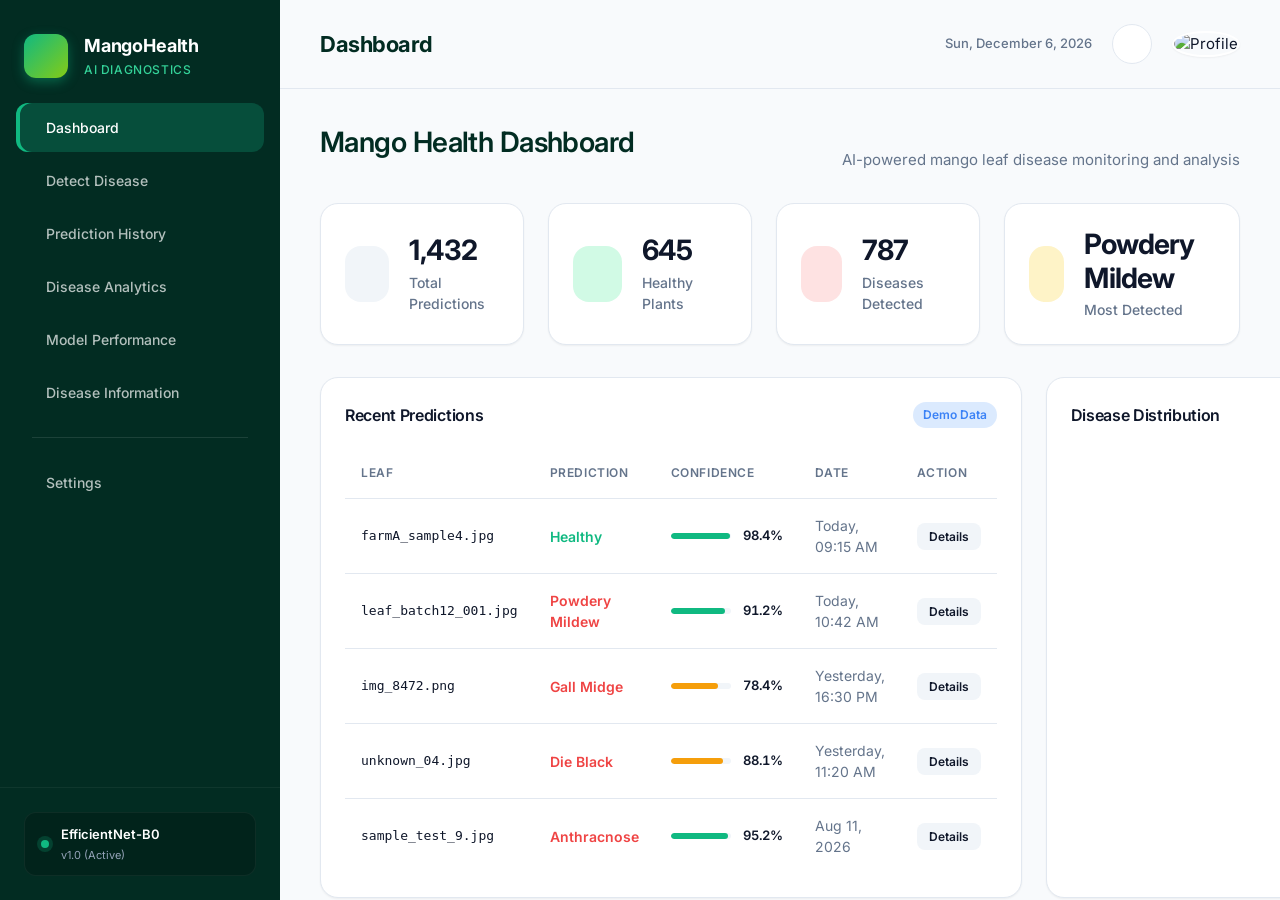
==== public/index.html @ 2658b71f "fix(vercel): add public folder for Vercel static routing and configure dual-route API endpoints" ====
<!DOCTYPE html>
<html lang="en">
<head>
    <meta charset="UTF-8">
    <meta name="viewport" content="width=device-width, initial-scale=1.0">
    <title>Mango Health Dashboard</title>
    <!-- Fonts -->
    <link rel="preconnect" href="https://fonts.googleapis.com">
    <link rel="preconnect" href="https://fonts.gstatic.com" crossorigin>
    <link href="https://fonts.googleapis.com/css2?family=Inter:wght@400;500;600;700&display=swap" rel="stylesheet">
    <!-- Icons -->
    <script src="https://unpkg.com/@phosphor-icons/web"></script>
    <!-- Chart.js -->
    <script src="https://cdn.jsdelivr.net/npm/chart.js"></script>
    <!-- Styles -->
    <link rel="stylesheet" href="style.css">
</head>
<body>
    <div class="layout">
        
        <!-- Sidebar -->
        <aside class="sidebar" id="sidebar">
            <div class="sidebar-header">
                <div class="brand-logo">
                    <i class="ph-fill ph-leaf"></i>
                </div>
                <div class="brand-text">
                    <h2>MangoHealth</h2>
                    <p>AI Diagnostics</p>
                </div>
                <button class="mobile-close" id="mobile-close">
                    <i class="ph ph-x"></i>
                </button>
            </div>
            
            <nav class="nav-menu">
                <a href="#" class="nav-item active" data-target="view-dashboard">
                    <i class="ph ph-squares-four"></i> <span>Dashboard</span>
                </a>
                <a href="#" class="nav-item" data-target="view-detect">
                    <i class="ph ph-scan"></i> <span>Detect Disease</span>
                </a>
                <a href="#" class="nav-item" data-target="view-history">
                    <i class="ph ph-clock-counter-clockwise"></i> <span>Prediction History</span>
                </a>
                <a href="#" class="nav-item" data-target="view-analytics">
                    <i class="ph ph-chart-line-up"></i> <span>Disease Analytics</span>
                </a>
                <a href="#" class="nav-item" data-target="view-performance">
                    <i class="ph ph-cpu"></i> <span>Model Performance</span>
                </a>
                <a href="#" class="nav-item" data-target="view-library">
                    <i class="ph ph-book-open-text"></i> <span>Disease Information</span>
                </a>
                
                <div class="nav-divider"></div>
                
                <a href="#" class="nav-item">
                    <i class="ph ph-gear"></i> <span>Settings</span>
                </a>
            </nav>
            
            <div class="sidebar-footer">
                <div class="system-status">
                    <div class="status-dot"></div>
                    <div class="status-info">
                        <span class="status-model">EfficientNet-B0</span>
                        <span class="status-version">v1.0 (Active)</span>
                    </div>
                </div>
            </div>
        </aside>

        <!-- Main Content Area -->
        <main class="main-content">
            
            <!-- Top Bar -->
            <header class="topbar">
                <div class="topbar-left">
                    <button class="mobile-menu" id="mobile-menu">
                        <i class="ph ph-list"></i>
                    </button>
                    <h1 class="page-title" id="page-title">Dashboard</h1>
                </div>
                <div class="topbar-right">
                    <span class="current-date" id="current-date">--</span>
                    <button class="icon-btn"><i class="ph ph-bell"></i></button>
                    <div class="user-profile">
                        <img src="https://ui-avatars.com/api/?name=Admin+User&background=10b981&color=fff" alt="Profile">
                    </div>
                </div>
            </header>
            
            <div class="view-container">
            
                <!-- ==============================================
                     1. MAIN DASHBOARD VIEW
                     ============================================== -->
                <section id="view-dashboard" class="view-section active">
                    <div class="view-header">
                        <h2>Mango Health Dashboard</h2>
                        <p class="subtitle">AI-powered mango leaf disease monitoring and analysis</p>
                    </div>
                    
                    <div class="kpi-grid">
                        <div class="kpi-card">
                            <div class="kpi-icon"><i class="ph ph-scan"></i></div>
                            <div class="kpi-data">
                                <span class="kpi-value">1,432</span>
                                <span class="kpi-label">Total Predictions</span>
                            </div>
                        </div>
                        <div class="kpi-card">
                            <div class="kpi-icon healthy"><i class="ph ph-plant"></i></div>
                            <div class="kpi-data">
                                <span class="kpi-value">645</span>
                                <span class="kpi-label">Healthy Plants</span>
                            </div>
                        </div>
                        <div class="kpi-card">
                            <div class="kpi-icon danger"><i class="ph ph-bug"></i></div>
                            <div class="kpi-data">
                                <span class="kpi-value">787</span>
                                <span class="kpi-label">Diseases Detected</span>
                            </div>
                        </div>
                        <div class="kpi-card">
                            <div class="kpi-icon warning"><i class="ph ph-warning-circle"></i></div>
                            <div class="kpi-data">
                                <span class="kpi-value text-sm">Powdery Mildew</span>
                                <span class="kpi-label">Most Detected</span>
                            </div>
                        </div>
                    </div>
                    
                    <div class="dashboard-grid">
                        <div class="card recent-predictions-card">
                            <div class="card-header">
                                <h3>Recent Predictions</h3>
                                <span class="badge badge-demo">Demo Data</span>
                            </div>
                            <div class="table-responsive">
                                <table class="table">
                                    <thead>
                                        <tr>
                                            <th>Leaf</th>
                                            <th>Prediction</th>
                                            <th>Confidence</th>
                                            <th>Date</th>
                                            <th>Action</th>
                                        </tr>
                                    </thead>
                                    <tbody id="dashboard-recent-tbody">
                                        <!-- Populated via JS -->
                                    </tbody>
                                </table>
                            </div>
                        </div>
                        
                        <div class="card">
                            <div class="card-header">
                                <h3>Disease Distribution</h3>
                                <span class="badge badge-demo">Demo Data</span>
                            </div>
                            <div class="chart-container" style="position: relative; height:250px;">
                                <canvas id="dash-donut-chart"></canvas>
                            </div>
                        </div>
                    </div>
                </section>
                
                <!-- ==============================================
                     2. DETECT DISEASE VIEW
                     ============================================== -->
                <section id="view-detect" class="view-section">
                    <div class="view-header">
                        <div>
                            <h2>Quantitative Phytopathology & Disease Detection</h2>
                            <p class="subtitle">Pixel-level lesion planimetry, Horsfall-Barratt severity grading, XAI grounding & microclimate dosage advisory.</p>
                        </div>
                    </div>
                    
                    <div class="detection-layout">
                        <!-- Left: Upload & Vision Canvas -->
                        <div class="upload-panel">
                            <!-- Pre-Scan Context Bar (Orchard & Microclimate Telemetry) -->
                            <div class="card prescan-context-bar" id="prescan-context-bar">
                                <div class="prescan-header">
                                    <div class="prescan-title">
                                        <i class="ph-fill ph-sliders-horizontal text-primary"></i>
                                        <span>Pre-Scan Context & Telemetry</span>
                                    </div>
                                    <button type="button" class="btn btn-secondary btn-xs" id="btn-sync-weather" title="Sync live local weather from Open-Meteo API">
                                        <i class="ph ph-cloud-sun"></i> <span>Sync Live Weather</span>
                                    </button>
                                </div>
                                <div class="prescan-grid">
                                    <div class="prescan-field">
                                        <label for="input-plot-id"><i class="ph ph-map-pin"></i> Plot / Tree ID</label>
                                        <input type="text" id="input-plot-id" value="TREE-01" placeholder="e.g. TREE-01, ORCHARD-NORTH" class="fc-input">
                                    </div>
                                    <div class="prescan-field">
                                        <label for="input-tree-count"><i class="ph ph-tree"></i> Trees to Treat</label>
                                        <input type="number" id="input-tree-count" value="10" min="1" max="1000" class="fc-input">
                                    </div>
                                    <div class="prescan-field">
                                        <label for="input-temp"><i class="ph ph-thermometer"></i> Temp (°C)</label>
                                        <input type="number" id="input-temp" value="29.0" step="0.5" class="fc-input">
                                    </div>
                                    <div class="prescan-field">
                                        <label for="input-humidity"><i class="ph ph-drop"></i> Humidity (%)</label>
                                        <input type="number" id="input-humidity" value="82" min="10" max="100" class="fc-input">
                                    </div>
                                    <div class="prescan-field">
                                        <label for="input-wind"><i class="ph ph-wind"></i> Wind (km/h)</label>
                                        <input type="number" id="input-wind" value="11.0" step="0.5" class="fc-input">
                                    </div>
                                    <div class="prescan-field">
                                        <label for="input-rain"><i class="ph ph-cloud-rain"></i> Rain Prob (%)</label>
                                        <input type="number" id="input-rain" value="15" min="0" max="100" class="fc-input">
                                    </div>
                                </div>
                            </div>

                            <!-- 3-Mode Interactive Vision Canvas Switcher -->
                            <div class="canvas-tab-switcher hidden" id="canvas-tab-switcher">
                                <button type="button" class="canvas-tab-btn active" data-mode="original" id="tab-btn-original" title="Original leaf image with SVG bounding box & polygon contour">
                                    <i class="ph ph-bounding-box"></i> <span>1. Leaf Contour (OpenCV)</span>
                                </button>
                                <button type="button" class="canvas-tab-btn" data-mode="lesion" id="tab-btn-lesion" title="Displays severityMetrics.lesionMaskBase64 isolating necrotic spots">
                                    <i class="ph ph-paint-brush"></i> <span>2. Lesion Planimetry Mask (PLAA)</span>
                                </button>
                                <button type="button" class="canvas-tab-btn" data-mode="gradcam" id="tab-btn-gradcam" title="Displays explainability.gradCamBase64 attention heatmap">
                                    <i class="ph ph-fire"></i> <span>3. Grad-CAM AI Attention (XAI)</span>
                                </button>
                            </div>

                            <div class="upload-dropzone" id="upload-dropzone">
                                <input type="file" id="file-input" accept="image/jpeg, image/png, image/jpg" hidden>
                                
                                <div class="upload-state-idle" id="upload-idle">
                                    <div class="upload-icon"><i class="ph ph-upload-simple"></i></div>
                                    <h3>Drag & Drop Mango Leaf Image</h3>
                                    <p>or <span class="text-primary">browse files</span></p>
                                    <span class="upload-hint">Formats: JPG, JPEG, PNG (Max 5MB) • Single leaf in frame</span>
                                </div>
                                
                                <div class="upload-state-preview hidden" id="upload-preview">
                                    <div style="position: relative; display: inline-block; width:100%; height:100%;" id="preview-image-container">
                                        <img id="preview-image" src="" alt="Uploaded Leaf">
                                        <div id="bbox-overlay" class="bbox-overlay hidden">
                                            <span class="bbox-label">Detected Leaf</span>
                                        </div>
                                        <svg id="polygon-overlay" class="hidden" style="position: absolute; top:0; left:0; width:100%; height:100%; pointer-events:none; z-index: 11;">
                                            <polygon id="leaf-polygon" points="" style="fill:rgba(16, 185, 129, 0.15);stroke:#10B981;stroke-width:2.5;stroke-dasharray:none;" />
                                        </svg>
                                    </div>
                                    <div class="preview-actions">
                                        <button class="btn btn-secondary" id="btn-replace"><i class="ph ph-arrows-clockwise"></i> Replace</button>
                                        <button class="btn btn-danger-outline" id="btn-remove"><i class="ph ph-trash"></i> Remove</button>
                                    </div>
                                </div>
                            </div>
                            
                            <button class="btn btn-primary btn-large btn-block" id="btn-analyze" disabled>
                                <i class="ph ph-scan"></i> Run Quantitative Phytopathology Analysis
                            </button>
                        </div>
                        
                        <!-- Right: Quantitative Diagnostics & Prescription Area -->
                        <div class="results-panel">
                            <!-- Empty State -->
                            <div class="results-empty" id="results-empty">
                                <i class="ph ph-scan"></i>
                                <h3>Awaiting Mango Leaf Image</h3>
                                <p>Upload an orchard leaf photo to trigger lesion planimetry, Horsfall-Barratt severity rating, and precision spray prescription.</p>
                            </div>
                            
                            <!-- Loading State -->
                            <div class="results-loading hidden" id="results-loading">
                                <div class="spinner"></div>
                                <h3>Executing Multi-Stage Phytopathology Engine...</h3>
                                <p>Segmenting lamina • Calculating PLAA % • Generating Grad-CAM • Formulating dosage...</p>
                            </div>
                            
                            <!-- Success State -->
                            <div class="results-content hidden" id="results-content">
                                
                                <!-- Low Confidence Warning -->
                                <div class="alert alert-warning hidden" id="low-confidence-warning">
                                    <i class="ph-fill ph-warning"></i>
                                    <div class="alert-content">
                                        <h4>Diagnostic Ambiguity Detected</h4>
                                        <p>Inference confidence is below 60%. Please verify lighting and upload a closer shot of the affected leaf surface to rule out false positives.</p>
                                    </div>
                                </div>

                                <!-- Longitudinal Plot Efficacy Tracker (ΔPLAA) -->
                                <div class="plot-delta-banner hidden" id="plot-delta-banner">
                                    <div class="pdb-left">
                                        <div class="pdb-icon" id="pdb-icon"><i class="ph-bold ph-chart-line-up"></i></div>
                                        <div class="pdb-info">
                                            <div class="pdb-title-row">
                                                <span class="pdb-label">LONGITUDINAL PLOT TRACKER</span>
                                                <span class="pdb-plot" id="pdb-plot-id">PLOT: TREE-01</span>
                                            </div>
                                            <h4 class="pdb-headline" id="pdb-headline">Baseline Assessment Logged</h4>
                                            <p class="pdb-subtext" id="pdb-subtext">Initial scan recorded for this plot canopy. Subsequent scans will compute quantitative treatment delta (ΔPLAA).</p>
                                        </div>
                                    </div>
                                    <div class="pdb-badge-wrap">
                                        <span class="treatment-efficacy-badge baseline" id="treatment-efficacy-badge">Baseline Active</span>
                                    </div>
                                </div>
                                
                                <!-- Main Diagnostic & Severity Card -->
                                <div class="prediction-main-card" id="prediction-main-card">
                                    <div class="pred-top-row">
                                        <div>
                                            <span class="prediction-label">DIAGNOSED PATHOLOGY</span>
                                            <h2 class="prediction-title" id="prediction-title">--</h2>
                                        </div>
                                        <span class="severity-badge-main" id="severity-badge-main">Grade --</span>
                                    </div>
                                    
                                    <div class="pred-stats-row">
                                        <div class="confidence-ring-container">
                                            <div class="confidence-text">
                                                <span class="conf-value" id="prediction-conf-val">--</span>
                                                <span class="conf-symbol">%</span>
                                            </div>
                                            <p class="conf-label">Model Confidence</p>
                                        </div>

                                        <div class="plaa-stat-container">
                                            <div class="plaa-text">
                                                <span class="plaa-val" id="plaa-pct-val">--</span>
                                                <span class="plaa-symbol">%</span>
                                            </div>
                                            <p class="plaa-label">Necrotic Surface Ratio (PLAA)</p>
                                        </div>
                                    </div>
                                </div>

                                <!-- 1. Quantitative Planimetry & Severity Breakdown Card -->
                                <div class="card quant-card">
                                    <div class="card-header">
                                        <div class="d-flex align-center gap-8">
                                            <i class="ph-fill ph-ruler text-primary font-20"></i>
                                            <h3>0–5 Horsfall-Barratt Severity Meter</h3>
                                        </div>
                                        <span class="badge badge-info" id="badge-severity-label">Calculating...</span>
                                    </div>

                                    <!-- Visual 0-5 Stepped Meter -->
                                    <div class="hb-stepped-meter" id="hb-stepped-meter">
                                        <div class="hb-step" data-grade="0" id="hb-step-0">
                                            <span class="hb-step-num">0</span>
                                            <span class="hb-step-title">Healthy</span>
                                            <span class="hb-step-range">0%</span>
                                        </div>
                                        <div class="hb-step" data-grade="1" id="hb-step-1">
                                            <span class="hb-step-num">1</span>
                                            <span class="hb-step-title">Trace</span>
                                            <span class="hb-step-range">&le;5%</span>
                                        </div>
                                        <div class="hb-step" data-grade="2" id="hb-step-2">
                                            <span class="hb-step-num">2</span>
                                            <span class="hb-step-title">Mild</span>
                                            <span class="hb-step-range">&le;15%</span>
                                        </div>
                                        <div class="hb-step" data-grade="3" id="hb-step-3">
                                            <span class="hb-step-num">3</span>
                                            <span class="hb-step-title">Moderate</span>
                                            <span class="hb-step-range">&le;30%</span>
                                        </div>
                                        <div class="hb-step" data-grade="4" id="hb-step-4">
                                            <span class="hb-step-num">4</span>
                                            <span class="hb-step-title">Severe</span>
                                            <span class="hb-step-range">&le;50%</span>
                                        </div>
                                        <div class="hb-step" data-grade="5" id="hb-step-5">
                                            <span class="hb-step-num">5</span>
                                            <span class="hb-step-title">Critical</span>
                                            <span class="hb-step-range">>50%</span>
                                        </div>
                                    </div>

                                    <div class="plaa-meter-wrap">
                                        <div class="plaa-meter-track">
                                            <div class="plaa-meter-fill" id="plaa-meter-fill" style="width: 0%;"></div>
                                        </div>
                                        <div class="plaa-scale-labels">
                                            <span>0% (Grade 0)</span>
                                            <span>5% (Grade 1)</span>
                                            <span>15% (Grade 2)</span>
                                            <span>30% (Grade 3)</span>
                                            <span>50% (Grade 4)</span>
                                            <span>100% (Grade 5)</span>
                                        </div>
                                    </div>
                                    <div class="pixel-metrics-grid">
                                        <div class="pm-box">
                                            <span class="pm-title">Pathological Lesion Area</span>
                                            <span class="pm-number text-danger" id="metric-lesion-pixels">-- px</span>
                                        </div>
                                        <div class="pm-box">
                                            <span class="pm-title">Total Leaf Lamina Area</span>
                                            <span class="pm-number text-success" id="metric-leaf-pixels">-- px</span>
                                        </div>
                                        <div class="pm-box">
                                            <span class="pm-title">Colorimetric Pipeline</span>
                                            <span class="pm-number" style="font-size:13px; font-weight:600;">CIE-LAB + HSV</span>
                                        </div>
                                    </div>
                                </div>

                                <!-- 2. Explainable AI & Spatial Grounding Card -->
                                <div class="card quant-card">
                                    <div class="card-header">
                                        <div class="d-flex align-center gap-8">
                                            <i class="ph-fill ph-cpu text-info font-20"></i>
                                            <h3>Explainable AI & Spatial Grounding</h3>
                                        </div>
                                        <span class="grounding-badge verified" id="grounding-badge">
                                            <i class="ph-fill ph-check-circle"></i> Grounding Verified
                                        </span>
                                    </div>
                                    <div class="grounding-grid">
                                        <div class="grounding-score-box">
                                            <span class="g-score-num" id="spatial-containment-val">--%</span>
                                            <span class="g-score-lbl">Within Lamina Boundary</span>
                                        </div>
                                        <div class="grounding-details">
                                            <p class="g-note" id="grounding-note-text">Quantifying attention concentration inside the segmented contour...</p>
                                            <p class="g-expl">Spatial containment confirms the network evaluates biological foliar lesions rather than background orchard soil, sky, or imaging artifacts.</p>
                                        </div>
                                    </div>
                                </div>

                                <!-- 3. Micro-Climatic Spore Risk & Spray Window Card -->
                                <div class="card quant-card">
                                    <div class="card-header">
                                        <div class="d-flex align-center gap-8">
                                            <i class="ph-fill ph-drop text-warning font-20"></i>
                                            <h3>Microclimate Spore Proliferation & Spray Window</h3>
                                        </div>
                                        <span class="badge" id="spore-risk-badge">Risk: --</span>
                                    </div>
                                    <div class="spore-progress-wrap">
                                        <div class="spore-progress-bar">
                                            <div class="spore-progress-fill" id="spore-risk-fill" style="width: 0%;"></div>
                                        </div>
                                        <div class="spore-scale-labels">
                                            <span>0 (Low)</span>
                                            <span>35 (Moderate)</span>
                                            <span>65 (High)</span>
                                            <span>100 (Critical)</span>
                                        </div>
                                    </div>
                                    <div class="spray-window-banner" id="spray-window-banner">
                                        <i class="ph-fill ph-check-circle" id="spray-window-icon"></i>
                                        <div class="spray-window-text">
                                            <strong id="spray-window-status">Evaluating Spray Safety Window...</strong>
                                            <p id="spray-window-reason">Checking wind velocity and rain wash-off risks...</p>
                                        </div>
                                    </div>
                                </div>

                                <!-- 4. Severity-Weighted Precision Dosage Prescription Card -->
                                <div class="card quant-card dosage-prescription-card">
                                    <div class="card-header">
                                        <div class="d-flex align-center gap-8">
                                            <i class="ph-fill ph-first-aid text-success font-20"></i>
                                            <h3>Severity-Calibrated Dosage Prescription</h3>
                                        </div>
                                        <span class="badge badge-success" id="dosage-treatment-type">Prescription</span>
                                    </div>
                                    <div class="dosage-hero">
                                        <div class="dh-agent">
                                            <span class="dh-label">PRESCRIBED ACTIVE AGENT</span>
                                            <h4 id="dosage-agent-name">--</h4>
                                        </div>
                                        <div class="dh-concentration">
                                            <span class="dh-label">APPLICATION RATE</span>
                                            <span class="dh-val" id="dosage-per-liter">--</span>
                                        </div>
                                    </div>
                                    
                                    <div class="tank-mix-box">
                                        <div class="tm-item">
                                            <span class="tm-lbl">Canopy Target</span>
                                            <strong id="dosage-tree-count">10 Trees</strong>
                                        </div>
                                        <div class="tm-sep">×</div>
                                        <div class="tm-item">
                                            <span class="tm-lbl">Canopy Volume</span>
                                            <strong>15 L / Tree</strong>
                                        </div>
                                        <div class="tm-sep">=</div>
                                        <div class="tm-item highlight">
                                            <span class="tm-lbl">Total Water Batch</span>
                                            <strong id="dosage-water-volume">150 Liters</strong>
                                        </div>
                                        <div class="tm-sep">+</div>
                                        <div class="tm-item chemical-highlight">
                                            <span class="tm-lbl">Required Chemical</span>
                                            <strong id="dosage-chem-amount">300 g</strong>
                                        </div>
                                    </div>

                                    <div class="protocol-box">
                                        <span class="protocol-lbl"><i class="ph ph-shield-check"></i> Agronomical Field Protocol:</span>
                                        <p id="dosage-action-protocol">--</p>
                                    </div>
                                </div>
                                
                                <!-- Multi-Class Confidence Spectrum -->
                                <div class="card predictions-list-card">
                                    <h3>Multi-Class Confidence Spectrum</h3>
                                    <div class="probabilities-list" id="probabilities-list">
                                        <!-- JS injected -->
                                    </div>
                                </div>

                                <!-- Action Toolbar -->
                                <div class="action-toolbar">
                                    <button type="button" class="btn btn-primary btn-large btn-block" id="btn-print-certificate">
                                        <i class="ph-fill ph-file-pdf"></i> Generate Clinical Phytopathology Certificate (Print / PDF)
                                    </button>
                                </div>
                                
                                <div class="card disease-info-card hidden" id="disease-info-quick">
                                    <!-- Injected via JS based on prediction -->
                                </div>
                            </div>
                        </div>
                    </div>
                </section>
                
                <!-- ==============================================
                     3. PREDICTION HISTORY VIEW
                     ============================================== -->
                <section id="view-history" class="view-section">
                    <div class="view-header">
                        <h2>Prediction History</h2>
                        <p class="subtitle">Complete log of all past analyses.</p>
                    </div>
                    
                    <div class="card">
                        <div class="card-header">
                            <div class="filter-bar">
                                <div class="search-box">
                                    <i class="ph ph-magnifying-glass"></i>
                                    <input type="text" placeholder="Search predictions...">
                                </div>
                                <select class="filter-select">
                                    <option>All Diseases</option>
                                    <option>Healthy</option>
                                    <option>Anthracnose</option>
                                    <option>Die Black</option>
                                    <option>Gall Midge</option>
                                    <option>Powdery Mildew</option>
                                </select>
                            </div>
                            <span class="badge badge-demo">Demo Data</span>
                        </div>
                        <div class="table-responsive">
                            <table class="table">
                                <thead>
                                    <tr>
                                        <th>Date & Time</th>
                                        <th>Plot / Tree ID</th>
                                        <th>Image</th>
                                        <th>Diagnosed Pathology</th>
                                        <th>PLAA %</th>
                                        <th>ΔPLAA Efficacy</th>
                                        <th>Confidence</th>
                                        <th>Action</th>
                                    </tr>
                                </thead>
                                <tbody id="history-tbody">
                                    <!-- Populated via JS -->
                                </tbody>
                            </table>
                        </div>
                    </div>
                </section>
                
                <!-- ==============================================
                     4. DISEASE ANALYTICS VIEW
                     ============================================== -->
                <section id="view-analytics" class="view-section">
                    <div class="view-header">
                        <h2>Disease Analytics</h2>
                        <p class="subtitle">Insights and trends across all predictions.</p>
                        <div class="header-filters">
                            <button class="btn btn-secondary active">7 Days</button>
                            <button class="btn btn-secondary">30 Days</button>
                            <button class="btn btn-secondary">All Time</button>
                        </div>
                    </div>
                    
                    <div class="alert alert-info mb-24">
                        <i class="ph-fill ph-info"></i>
                        <p>This page displays high-quality demonstration data to illustrate analytics capabilities. Connect a database to track live application data.</p>
                    </div>
                    
                    <div class="analytics-grid">
                        <div class="card chart-card">
                            <h3>Predictions Over Time</h3>
                            <div class="chart-container" style="position: relative; height:300px;">
                                <canvas id="chart-timeline"></canvas>
                            </div>
                        </div>
                        
                        <div class="card chart-card">
                            <h3>Disease Distribution</h3>
                            <div class="chart-container" style="position: relative; height:300px;">
                                <canvas id="chart-distribution"></canvas>
                            </div>
                        </div>
                        
                        <div class="card chart-card">
                            <h3>Healthy vs Diseased</h3>
                            <div class="chart-container" style="position: relative; height:300px;">
                                <canvas id="chart-healthy"></canvas>
                            </div>
                        </div>
                        
                        <div class="card chart-card">
                            <h3>Average Confidence by Disease</h3>
                            <div class="chart-container" style="position: relative; height:300px;">
                                <canvas id="chart-confidence"></canvas>
                            </div>
                        </div>
                    </div>
                </section>
                
                <!-- ==============================================
                     5. MODEL PERFORMANCE VIEW
                     ============================================== -->
                <section id="view-performance" class="view-section">
                    <div class="view-header">
                        <h2>Model Performance</h2>
                        <p class="subtitle">Transparent evaluation metrics across internal and independent datasets.</p>
                    </div>
                    
                    <!-- System Overview -->
                    <div class="system-overview-card mb-32">
                        <div class="sys-item">
                            <span class="sys-label">Architecture</span>
                            <span class="sys-val">EfficientNet-B0</span>
                        </div>
                        <div class="sys-item">
                            <span class="sys-label">Classes</span>
                            <span class="sys-val">5</span>
                        </div>
                        <div class="sys-item">
                            <span class="sys-label">Training Size</span>
                            <span class="sys-val">910 images</span>
                        </div>
                        <div class="sys-item">
                            <span class="sys-label">Input Shape</span>
                            <span class="sys-val">224 × 224 × 3</span>
                        </div>
                        <div class="sys-item">
                            <span class="sys-label">Device</span>
                            <span class="sys-val">CPU Inference</span>
                        </div>
                    </div>
                    
                    <div class="alert alert-warning mb-32">
                        <i class="ph-fill ph-warning-circle"></i>
                        <div class="alert-content">
                            <h4>Model Transparency Notice</h4>
                            <p>Performance on independent external images can differ significantly from internal dataset performance. Image conditions, backgrounds, cameras, and disease appearance variations heavily impact real-world accuracy.</p>
                        </div>
                    </div>
                    
                    <div class="performance-grid">
                        
                        <!-- Internal Dataset -->
                        <div class="card performance-card internal-card">
                            <div class="perf-header">
                                <h3>Internal Evaluation</h3>
                                <span class="badge badge-success">Training Distribution</span>
                            </div>
                            <p class="perf-desc">Evaluation on held-out images from the same source as the training set.</p>
                            
                            <div class="perf-big-metric">
                                <span class="perf-num text-success">100%</span>
                                <span class="perf-label">Test Accuracy</span>
                            </div>
                            
                            <div class="metrics-list">
                                <div class="m-row"><span>Validation Accuracy</span> <strong>100%</strong></div>
                                <div class="m-row"><span>Balanced Accuracy</span> <strong>100%</strong></div>
                                <div class="m-row"><span>Internal Test Images</span> <strong>200</strong></div>
                            </div>
                        </div>
                        
                        <!-- External Dataset -->
                        <div class="card performance-card external-card">
                            <div class="perf-header">
                                <h3>Independent External Evaluation</h3>
                                <span class="badge badge-warning">Cross-Dataset</span>
                            </div>
                            <p class="perf-desc">Evaluation on completely independent images to measure real-world generalization.</p>
                            
                            <div class="perf-big-metric">
                                <span class="perf-num text-warning">73%</span>
                                <span class="perf-label">External Accuracy</span>
                            </div>
                            
                            <div class="metrics-list">
                                <div class="m-row"><span>External Balanced Acc.</span> <strong>73%</strong></div>
                                <div class="m-row"><span>External Test Images</span> <strong>2,500</strong></div>
                            </div>
                        </div>
                        
                    </div>
                    
                    <div class="content-grid-2 mt-32">
                        <!-- Confusion Matrix -->
                        <div class="card">
                            <h3>Confusion Matrix (Internal)</h3>
                            <p class="card-subtitle mb-16">Normalized predictions across the 5 classes.</p>
                            <div class="cm-container">
                                <div class="cm-grid">
                                    <!-- Corner -->
                                    <div class="cm-cell empty"></div>
                                    <!-- X Headers -->
                                    <div class="cm-cell header" title="Anthracnose">ANT</div>
                                    <div class="cm-cell header" title="Die Black">DIE</div>
                                    <div class="cm-cell header" title="Gall Midge">GAL</div>
                                    <div class="cm-cell header" title="Healthy">HEA</div>
                                    <div class="cm-cell header" title="Powdery Mildew">POW</div>
                                    
                                    <!-- Row 1 -->
                                    <div class="cm-cell header-y" title="Anthracnose">ANT</div>
                                    <div class="cm-cell val high" title="True: Anthracnose, Pred: Anthracnose">1.0</div>
                                    <div class="cm-cell val" title="True: Anthracnose, Pred: Die Black">0.0</div>
                                    <div class="cm-cell val" title="True: Anthracnose, Pred: Gall Midge">0.0</div>
                                    <div class="cm-cell val" title="True: Anthracnose, Pred: Healthy">0.0</div>
                                    <div class="cm-cell val" title="True: Anthracnose, Pred: Powdery Mildew">0.0</div>
                                    
                                    <!-- Row 2 -->
                                    <div class="cm-cell header-y" title="Die Black">DIE</div>
                                    <div class="cm-cell val" title="True: Die Black, Pred: Anthracnose">0.0</div>
                                    <div class="cm-cell val high" title="True: Die Black, Pred: Die Black">1.0</div>
                                    <div class="cm-cell val" title="True: Die Black, Pred: Gall Midge">0.0</div>
                                    <div class="cm-cell val" title="True: Die Black, Pred: Healthy">0.0</div>
                                    <div class="cm-cell val" title="True: Die Black, Pred: Powdery Mildew">0.0</div>
                                    
                                    <!-- Row 3 -->
                                    <div class="cm-cell header-y" title="Gall Midge">GAL</div>
                                    <div class="cm-cell val" title="True: Gall Midge, Pred: Anthracnose">0.0</div>
                                    <div class="cm-cell val" title="True: Gall Midge, Pred: Die Black">0.0</div>
                                    <div class="cm-cell val high" title="True: Gall Midge, Pred: Gall Midge">1.0</div>
                                    <div class="cm-cell val" title="True: Gall Midge, Pred: Healthy">0.0</div>
                                    <div class="cm-cell val" title="True: Gall Midge, Pred: Powdery Mildew">0.0</div>
                                    
                                    <!-- Row 4 -->
                                    <div class="cm-cell header-y" title="Healthy">HEA</div>
                                    <div class="cm-cell val" title="True: Healthy, Pred: Anthracnose">0.0</div>
                                    <div class="cm-cell val" title="True: Healthy, Pred: Die Black">0.0</div>
                                    <div class="cm-cell val" title="True: Healthy, Pred: Gall Midge">0.0</div>
                                    <div class="cm-cell val high" title="True: Healthy, Pred: Healthy">1.0</div>
                                    <div class="cm-cell val" title="True: Healthy, Pred: Powdery Mildew">0.0</div>
                                    
                                    <!-- Row 5 -->
                                    <div class="cm-cell header-y" title="Powdery Mildew">POW</div>
                                    <div class="cm-cell val" title="True: Powdery Mildew, Pred: Anthracnose">0.0</div>
                                    <div class="cm-cell val" title="True: Powdery Mildew, Pred: Die Black">0.0</div>
                                    <div class="cm-cell val" title="True: Powdery Mildew, Pred: Gall Midge">0.0</div>
                                    <div class="cm-cell val" title="True: Powdery Mildew, Pred: Healthy">0.0</div>
                                    <div class="cm-cell val high" title="True: Powdery Mildew, Pred: Powdery Mildew">1.0</div>
                                </div>
                                <div class="cm-axes">
                                    <div class="y-axis-label">True Label</div>
                                    <div class="x-axis-label">Predicted Label</div>
                                </div>
                            </div>
                        </div>
                        
                        <!-- Classification Metrics -->
                        <div class="card">
                            <h3>Classification Metrics (Internal)</h3>
                            <p class="card-subtitle mb-16">Detailed per-class evaluation.</p>
                            <div class="table-responsive">
                                <table class="table metrics-table">
                                    <thead>
                                        <tr>
                                            <th>Disease</th>
                                            <th>Precision</th>
                                            <th>Recall</th>
                                            <th>F1 Score</th>
                                            <th>Support</th>
                                        </tr>
                                    </thead>
                                    <tbody>
                                        <tr>
                                            <td>Anthracnose</td>
                                            <td>1.00</td>
                                            <td>1.00</td>
                                            <td>1.00</td>
                                            <td>40</td>
                                        </tr>
                                        <tr>
                                            <td>Die Black</td>
                                            <td>1.00</td>
                                            <td>1.00</td>
                                            <td>1.00</td>
                                            <td>40</td>
                                        </tr>
                                        <tr>
                                            <td>Gall Midge</td>
                                            <td>1.00</td>
                                            <td>1.00</td>
                                            <td>1.00</td>
                                            <td>40</td>
                                        </tr>
                                        <tr>
                                            <td>Healthy</td>
                                            <td>1.00</td>
                                            <td>1.00</td>
                                            <td>1.00</td>
                                            <td>40</td>
                                        </tr>
                                        <tr>
                                            <td>Powdery Mildew</td>
                                            <td>1.00</td>
                                            <td>1.00</td>
                                            <td>1.00</td>
                                            <td>40</td>
                                        </tr>
                                    </tbody>
                                </table>
                            </div>
                        </div>
                    </div>
                </section>
                
                <!-- ==============================================
                     6. DISEASE LIBRARY VIEW
                     ============================================== -->
                <section id="view-library" class="view-section">
                    <div class="view-header">
                        <h2>Disease Information Library</h2>
                        <p class="subtitle">Reference guide for mango leaf diseases and healthy characteristics.</p>
                    </div>
                    
                    <div class="library-grid" id="library-grid">
                        <!-- Populated via JS -->
                    </div>
                </section>
                
            </div>
        </main>
    </div>

    <!-- Modal for Prediction Details -->
    <div class="modal-overlay hidden" id="prediction-modal">
        <div class="modal-content">
            <button class="modal-close" id="modal-close"><i class="ph ph-x"></i></button>
            <div class="modal-body" id="modal-body">
                <!-- JS injected content -->
            </div>
        </div>
    </div>

    <!-- Modal for Printable Clinical Phytopathology Certificate -->
    <div class="modal-overlay hidden" id="certificate-modal">
        <div class="modal-content certificate-modal-content">
            <button class="modal-close" id="certificate-modal-close"><i class="ph ph-x"></i></button>
            <div class="certificate-body" id="certificate-body">
                <!-- Injected via JS -->
            </div>
            <div class="certificate-modal-actions no-print">
                <button class="btn btn-secondary" id="btn-close-cert"><i class="ph ph-x"></i> Close</button>
                <button class="btn btn-primary" id="btn-do-print"><i class="ph ph-printer"></i> Print / Save Certificate PDF</button>
            </div>
        </div>
    </div>

    <script src="script.js"></script>
</body>
</html>
---- public/style.css ----
/* ==========================================================================
   PREMIUM MANGO HEALTH DASHBOARD STYLES
   ========================================================================== */

:root {
    /* Color Palette */
    --primary: #064E3B; /* Deep Forest Green */
    --primary-light: #047857;
    --primary-dark: #022C22;
    
    --secondary: #10B981; /* Leaf Green */
    --secondary-light: #34D399;
    --secondary-dark: #059669;
    
    --accent: #84CC16; /* Fresh Lime/Green */
    --accent-light: #D9F99D;
    
    --bg-main: #F8FAFC; /* Warm off-white */
    --bg-surface: #FFFFFF;
    --bg-hover: #F1F5F9;
    
    --text-main: #0F172A; /* Dark Charcoal */
    --text-muted: #64748B;
    --text-light: #94A3B8;
    
    --border-light: #E2E8F0;
    --border-strong: #CBD5E1;
    
    /* Semantic Colors */
    --success: #10B981;
    --success-bg: #D1FAE5;
    --warning: #F59E0B;
    --warning-bg: #FEF3C7;
    --danger: #EF4444;
    --danger-bg: #FEE2E2;
    --info: #3B82F6;
    --info-bg: #DBEAFE;
    
    /* Shadows */
    --shadow-sm: 0 1px 2px 0 rgba(0, 0, 0, 0.05);
    --shadow-md: 0 4px 6px -1px rgba(0, 0, 0, 0.05), 0 2px 4px -1px rgba(0, 0, 0, 0.03);
    --shadow-lg: 0 10px 15px -3px rgba(0, 0, 0, 0.05), 0 4px 6px -2px rgba(0, 0, 0, 0.025);
    --shadow-hover: 0 14px 24px -4px rgba(0, 0, 0, 0.08);
    
    /* Border Radius */
    --radius-sm: 8px;
    --radius-md: 12px;
    --radius-lg: 18px;
    --radius-xl: 24px;
    
    /* Typography */
    --font-sans: 'Inter', -apple-system, BlinkMacSystemFont, 'Segoe UI', Roboto, Helvetica, Arial, sans-serif;
    
    /* Transitions */
    --transition-fast: 0.15s ease-in-out;
    --transition-normal: 0.25s ease-in-out;
}

/* ==========================================================================
   RESET & BASE
   ========================================================================== */
* { margin: 0; padding: 0; box-sizing: border-box; }
body { font-family: var(--font-sans); background-color: var(--bg-main); color: var(--text-main); line-height: 1.5; font-size: 15px; -webkit-font-smoothing: antialiased; }
a { text-decoration: none; color: inherit; }
button { font-family: inherit; cursor: pointer; border: none; background: none; }
h1, h2, h3, h4, h5, h6 { font-weight: 600; color: var(--text-main); letter-spacing: -0.02em; }
.text-primary { color: var(--primary); }
.text-success { color: var(--success); }
.text-warning { color: var(--warning); }
.text-danger { color: var(--danger); }
.text-sm { font-size: 13px; }
.mb-16 { margin-bottom: 16px; }
.mb-24 { margin-bottom: 24px; }
.mb-32 { margin-bottom: 32px; }
.mt-32 { margin-top: 32px; }
.hidden { display: none !important; }

/* ==========================================================================
   LAYOUT
   ========================================================================== */
.layout { display: flex; min-height: 100vh; overflow: hidden; }

/* ==========================================================================
   SIDEBAR
   ========================================================================== */
.sidebar { width: 280px; background-color: var(--primary-dark); color: white; display: flex; flex-direction: column; height: 100vh; position: fixed; z-index: 50; transition: transform var(--transition-normal); }
.sidebar-header { padding: 32px 24px 24px; display: flex; align-items: center; gap: 16px; position: relative; }
.brand-logo { width: 44px; height: 44px; background: linear-gradient(135deg, var(--secondary), var(--accent)); border-radius: 12px; display: flex; align-items: center; justify-content: center; font-size: 24px; color: white; box-shadow: 0 4px 12px rgba(16, 185, 129, 0.4); }
.brand-text h2 { color: white; font-size: 18px; font-weight: 700; letter-spacing: -0.01em; margin-bottom: 2px; }
.brand-text p { font-size: 12px; color: var(--secondary-light); font-weight: 500; text-transform: uppercase; letter-spacing: 0.05em; }
.mobile-close { display: none; color: white; font-size: 24px; position: absolute; right: 24px; }

.nav-menu { flex: 1; display: flex; flex-direction: column; padding: 0 16px; gap: 4px; overflow-y: auto; }
.nav-item { display: flex; align-items: center; gap: 14px; padding: 14px 16px; border-radius: var(--radius-md); color: rgba(255,255,255,0.7); font-weight: 500; font-size: 14px; transition: var(--transition-fast); }
.nav-item i { font-size: 20px; transition: var(--transition-fast); }
.nav-item:hover { background-color: rgba(255,255,255,0.05); color: white; }
.nav-item:hover i { color: var(--secondary); }
.nav-item.active { background-color: var(--primary); color: white; box-shadow: inset 4px 0 0 var(--secondary); }
.nav-item.active i { color: var(--secondary); }
.nav-divider { height: 1px; background-color: rgba(255,255,255,0.1); margin: 16px; }

.sidebar-footer { padding: 24px; border-top: 1px solid rgba(255,255,255,0.05); }
.system-status { display: flex; align-items: center; gap: 12px; background: rgba(0,0,0,0.2); padding: 12px 16px; border-radius: var(--radius-md); border: 1px solid rgba(255,255,255,0.05); }
.status-dot { width: 8px; height: 8px; background-color: var(--secondary); border-radius: 50%; box-shadow: 0 0 0 4px rgba(16, 185, 129, 0.2); }
.status-info { display: flex; flex-direction: column; gap: 2px; }
.status-model { font-size: 13px; font-weight: 600; color: white; }
.status-version { font-size: 11px; color: var(--text-light); }

/* ==========================================================================
   MAIN CONTENT & TOPBAR
   ========================================================================== */
.main-content { flex: 1; margin-left: 280px; display: flex; flex-direction: column; height: 100vh; overflow-y: auto; background-color: var(--bg-main); }
.topbar { display: flex; align-items: center; justify-content: space-between; padding: 24px 40px; background-color: rgba(248, 250, 252, 0.9); backdrop-filter: blur(12px); position: sticky; top: 0; z-index: 40; border-bottom: 1px solid var(--border-light); }
.topbar-left { display: flex; align-items: center; gap: 16px; }
.mobile-menu { display: none; font-size: 24px; color: var(--text-main); }
.page-title { font-size: 22px; font-weight: 700; color: var(--primary-dark); }
.topbar-right { display: flex; align-items: center; gap: 20px; }
.current-date { font-size: 13px; font-weight: 500; color: var(--text-muted); }
.icon-btn { width: 40px; height: 40px; display: flex; align-items: center; justify-content: center; border-radius: 50%; background-color: var(--bg-surface); border: 1px solid var(--border-light); font-size: 20px; color: var(--text-muted); transition: var(--transition-fast); }
.icon-btn:hover { background-color: var(--bg-hover); color: var(--primary); }
.user-profile img { width: 40px; height: 40px; border-radius: 50%; border: 2px solid var(--bg-surface); box-shadow: var(--shadow-sm); }

.view-container { padding: 32px 40px; max-width: 1400px; margin: 0 auto; width: 100%; }
.view-section { display: none; animation: fadeIn 0.3s ease-in-out; }
.view-section.active { display: block; }
@keyframes fadeIn { from { opacity: 0; transform: translateY(10px); } to { opacity: 1; transform: translateY(0); } }

.view-header { margin-bottom: 32px; display: flex; justify-content: space-between; align-items: flex-end; }
.view-header h2 { font-size: 28px; color: var(--primary-dark); margin-bottom: 8px; }
.subtitle { color: var(--text-muted); font-size: 15px; }
.header-filters { display: flex; gap: 8px; }

/* ==========================================================================
   COMPONENTS
   ========================================================================== */
.card { background-color: var(--bg-surface); border-radius: var(--radius-lg); box-shadow: var(--shadow-sm); padding: 24px; border: 1px solid var(--border-light); transition: box-shadow var(--transition-normal); }
.card:hover { box-shadow: var(--shadow-md); }
.card-header { display: flex; justify-content: space-between; align-items: center; margin-bottom: 20px; }
.card-header h3 { font-size: 16px; font-weight: 600; color: var(--text-main); }
.card-subtitle { font-size: 14px; color: var(--text-muted); }

.btn { display: inline-flex; align-items: center; justify-content: center; gap: 8px; padding: 10px 20px; border-radius: var(--radius-sm); font-size: 14px; font-weight: 600; transition: var(--transition-fast); }
.btn-primary { background-color: var(--primary); color: white; box-shadow: var(--shadow-sm); }
.btn-primary:hover:not(:disabled) { background-color: var(--primary-light); box-shadow: var(--shadow-md); transform: translateY(-1px); }
.btn-secondary { background-color: var(--bg-hover); color: var(--text-main); }
.btn-secondary:hover { background-color: var(--border-light); }
.btn-secondary.active { background-color: var(--primary-dark); color: white; }
.btn-danger-outline { border: 1px solid var(--danger); color: var(--danger); }
.btn-danger-outline:hover { background-color: var(--danger-bg); }
.btn-large { padding: 14px 24px; font-size: 16px; border-radius: var(--radius-md); }
.btn-block { width: 100%; }
.btn:disabled { opacity: 0.6; cursor: not-allowed; }

.badge { display: inline-flex; align-items: center; padding: 4px 10px; border-radius: 99px; font-size: 12px; font-weight: 600; }
.badge-demo { background-color: var(--info-bg); color: var(--info); }
.badge-success { background-color: var(--success-bg); color: var(--success); }
.badge-warning { background-color: var(--warning-bg); color: var(--warning); }
.badge-danger { background-color: var(--danger-bg); color: var(--danger); }

.alert { display: flex; gap: 16px; padding: 16px 20px; border-radius: var(--radius-md); align-items: flex-start; }
.alert i { font-size: 24px; margin-top: 2px; }
.alert-content h4 { font-size: 15px; margin-bottom: 4px; }
.alert-content p { font-size: 14px; opacity: 0.9; }
.alert-info { background-color: var(--info-bg); color: #1e3a8a; }
.alert-warning { background-color: var(--warning-bg); color: #92400e; }
.alert-warning i { color: #d97706; }

/* ==========================================================================
   DASHBOARD KPI CARDS
   ========================================================================== */
.kpi-grid { display: grid; grid-template-columns: repeat(4, 1fr); gap: 24px; margin-bottom: 32px; }
.kpi-card { background-color: var(--bg-surface); border-radius: var(--radius-lg); padding: 24px; display: flex; align-items: center; gap: 20px; box-shadow: var(--shadow-sm); border: 1px solid var(--border-light); transition: var(--transition-normal); }
.kpi-card:hover { transform: translateY(-3px); box-shadow: var(--shadow-hover); border-color: var(--secondary-light); }
.kpi-icon { width: 56px; height: 56px; border-radius: 16px; display: flex; align-items: center; justify-content: center; font-size: 28px; background-color: var(--bg-hover); color: var(--primary); }
.kpi-icon.healthy { background-color: var(--success-bg); color: var(--success); }
.kpi-icon.danger { background-color: var(--danger-bg); color: var(--danger); }
.kpi-icon.warning { background-color: var(--warning-bg); color: var(--warning); }
.kpi-data { display: flex; flex-direction: column; }
.kpi-value { font-size: 28px; font-weight: 700; color: var(--text-main); line-height: 1.2; letter-spacing: -0.03em; }
.kpi-label { font-size: 14px; font-weight: 500; color: var(--text-muted); margin-top: 4px; }
.dashboard-grid { display: grid; grid-template-columns: 2fr 1fr; gap: 24px; }
.recent-predictions-card { min-height: 400px; }

/* ==========================================================================
   TABLES
   ========================================================================== */
.table-responsive { overflow-x: auto; }
.table { width: 100%; border-collapse: separate; border-spacing: 0; }
.table th { text-align: left; padding: 16px; font-size: 12px; font-weight: 600; color: var(--text-muted); text-transform: uppercase; letter-spacing: 0.05em; border-bottom: 1px solid var(--border-light); }
.table td { padding: 16px; border-bottom: 1px solid var(--border-light); font-size: 14px; color: var(--text-main); vertical-align: middle; }
.table tr:last-child td { border-bottom: none; }
.table tr:hover td { background-color: var(--bg-hover); }

.table-img { width: 48px; height: 48px; border-radius: var(--radius-sm); object-fit: cover; box-shadow: var(--shadow-sm); }
.cell-predict { font-weight: 600; }
.cell-predict.healthy { color: var(--success); }
.cell-predict.disease { color: var(--danger); }
.conf-bar-container { display: flex; align-items: center; gap: 12px; }
.conf-bar-bg { flex: 1; height: 6px; background-color: var(--bg-hover); border-radius: 99px; overflow: hidden; width: 60px; }
.conf-bar-fill { height: 100%; border-radius: 99px; }
.conf-bar-fill.high { background-color: var(--success); }
.conf-bar-fill.medium { background-color: var(--warning); }
.conf-bar-fill.low { background-color: var(--danger); }
.conf-text { font-variant-numeric: tabular-nums; font-size: 13px; font-weight: 600; }

/* ==========================================================================
   DETECT DISEASE VIEW
   ========================================================================== */
.detection-layout { display: grid; grid-template-columns: 1fr 1fr; gap: 32px; }
.upload-panel { display: flex; flex-direction: column; gap: 24px; }
.upload-dropzone { background-color: var(--bg-surface); border: 2px dashed var(--border-strong); border-radius: var(--radius-xl); height: 400px; display: flex; flex-direction: column; justify-content: center; align-items: center; position: relative; overflow: hidden; transition: var(--transition-normal); }
.upload-dropzone.dragover { border-color: var(--secondary); background-color: rgba(16, 185, 129, 0.05); }

.upload-state-idle { text-align: center; padding: 40px; cursor: pointer; display: flex; flex-direction: column; align-items: center; justify-content: center; height: 100%; width: 100%; }
.upload-icon { width: 72px; height: 72px; border-radius: 20px; background-color: var(--bg-hover); display: flex; align-items: center; justify-content: center; font-size: 36px; color: var(--primary); margin-bottom: 24px; box-shadow: var(--shadow-sm); }
.upload-state-idle h3 { font-size: 18px; margin-bottom: 8px; }
.upload-state-idle p { font-size: 15px; color: var(--text-muted); margin-bottom: 16px; }
.upload-hint {
    font-size: 13px;
    color: var(--text-muted);
}

.bbox-overlay {
    position: absolute;
    border: 2px dashed #10B981;
    background-color: rgba(16, 185, 129, 0.15);
    pointer-events: none;
    z-index: 10;
    transition: all 0.3s ease;
}

.bbox-label {
    position: absolute;
    top: -24px;
    left: -2px;
    background-color: #10B981;
    color: white;
    font-size: 11px;
    font-weight: 600;
    padding: 2px 6px;
    border-radius: 4px 4px 4px 0;
    white-space: nowrap;
}

.upload-state-preview { width: 100%; height: 100%; position: relative; }
.upload-state-preview img { width: 100%; height: 100%; object-fit: contain; background-color: #000; }
.preview-actions { position: absolute; bottom: 24px; left: 50%; transform: translateX(-50%); display: flex; gap: 12px; background: rgba(255,255,255,0.9); padding: 12px; border-radius: var(--radius-md); box-shadow: var(--shadow-lg); backdrop-filter: blur(8px); }

.results-panel { display: flex; flex-direction: column; min-height: 400px; }
.results-empty, .results-loading { flex: 1; display: flex; flex-direction: column; align-items: center; justify-content: center; text-align: center; background-color: var(--bg-surface); border-radius: var(--radius-xl); border: 1px solid var(--border-light); color: var(--text-muted); padding: 40px; }
.results-empty i { font-size: 48px; color: var(--border-strong); margin-bottom: 16px; }
.results-empty h3 { font-size: 18px; color: var(--text-main); margin-bottom: 8px; }

.spinner { width: 48px; height: 48px; border: 3px solid var(--border-light); border-top-color: var(--primary); border-radius: 50%; animation: spin 1s linear infinite; margin-bottom: 24px; }
@keyframes spin { 100% { transform: rotate(360deg); } }

.results-content { display: flex; flex-direction: column; gap: 24px; animation: fadeIn 0.4s ease; }

.prediction-main-card { background: linear-gradient(135deg, var(--primary-dark), var(--primary)); border-radius: var(--radius-xl); padding: 32px; color: white; display: flex; flex-direction: column; position: relative; overflow: hidden; box-shadow: var(--shadow-md); }
.prediction-main-card::after { content: ''; position: absolute; top: -50%; right: -20%; width: 300px; height: 300px; background: radial-gradient(circle, rgba(255,255,255,0.1) 0%, rgba(255,255,255,0) 70%); border-radius: 50%; }
.prediction-main-card.healthy { background: linear-gradient(135deg, var(--secondary-dark), var(--secondary)); }

.prediction-label { font-size: 12px; font-weight: 700; letter-spacing: 0.1em; opacity: 0.8; margin-bottom: 8px; }
.prediction-title { font-size: 32px; font-weight: 700; color: white; margin-bottom: 32px; line-height: 1.2; }

.confidence-ring-container { align-self: flex-start; display: flex; flex-direction: column; align-items: flex-start; }
.confidence-text { display: flex; align-items: baseline; }
.conf-value { font-size: 48px; font-weight: 800; line-height: 1; letter-spacing: -0.04em; }
.conf-symbol { font-size: 24px; font-weight: 600; opacity: 0.8; margin-left: 2px; }
.conf-label { font-size: 14px; opacity: 0.8; margin-top: 4px; }

.predictions-list-card { padding: 24px; }
.predictions-list-card h3 { font-size: 16px; margin-bottom: 20px; }
.probabilities-list { display: flex; flex-direction: column; gap: 16px; }
.prob-item { display: flex; align-items: center; gap: 16px; }
.prob-name { width: 120px; font-size: 14px; font-weight: 500; }
.prob-bar-bg { flex: 1; height: 8px; background-color: var(--bg-hover); border-radius: 99px; overflow: hidden; }
.prob-bar-fill { height: 100%; border-radius: 99px; background-color: var(--text-light); transition: width 0.8s cubic-bezier(0.2, 0.8, 0.2, 1); }
.prob-bar-fill.healthy { background-color: var(--success); }
.prob-bar-fill.danger { background-color: var(--danger); }
.prob-bar-fill.warning { background-color: var(--warning); }
.prob-pct { width: 45px; text-align: right; font-size: 13px; font-weight: 600; font-variant-numeric: tabular-nums; }

.disease-info-quick { padding: 24px; background-color: var(--bg-surface); border: 1px solid var(--border-light); border-radius: var(--radius-lg); }

/* ==========================================================================
   HISTORY VIEW
   ========================================================================== */
.filter-bar { display: flex; gap: 16px; }
.search-box { position: relative; width: 300px; }
.search-box i { position: absolute; left: 16px; top: 50%; transform: translateY(-50%); color: var(--text-muted); font-size: 18px; }
.search-box input { width: 100%; padding: 12px 16px 12px 42px; border: 1px solid var(--border-light); border-radius: var(--radius-sm); font-family: inherit; font-size: 14px; outline: none; transition: border-color var(--transition-fast); }
.search-box input:focus { border-color: var(--secondary); box-shadow: 0 0 0 3px rgba(16, 185, 129, 0.1); }
.filter-select { padding: 12px 32px 12px 16px; border: 1px solid var(--border-light); border-radius: var(--radius-sm); font-family: inherit; font-size: 14px; outline: none; background-color: white; cursor: pointer; appearance: none; background-image: url("data:image/svg+xml,%3Csvg xmlns='http://www.w3.org/2000/svg' fill='none' viewBox='0 0 24 24' stroke='%2364748B'%3E%3Cpath stroke-linecap='round' stroke-linejoin='round' stroke-width='2' d='M19 9l-7 7-7-7'%3E%3C/path%3E%3C/svg%3E"); background-repeat: no-repeat; background-position: right 12px center; background-size: 16px; }

/* ==========================================================================
   ANALYTICS VIEW
   ========================================================================== */
.analytics-grid { display: grid; grid-template-columns: 1fr 1fr; gap: 24px; }
.chart-card { padding: 24px; }
.chart-card h3 { margin-bottom: 24px; font-size: 16px; }

/* ==========================================================================
   MODEL PERFORMANCE VIEW
   ========================================================================== */
.system-overview-card { display: flex; flex-wrap: wrap; gap: 24px; background: var(--bg-surface); padding: 24px 32px; border-radius: var(--radius-lg); border: 1px solid var(--border-light); box-shadow: var(--shadow-sm); }
.sys-item { display: flex; flex-direction: column; gap: 4px; min-width: 120px; }
.sys-label { font-size: 12px; color: var(--text-muted); text-transform: uppercase; letter-spacing: 0.05em; font-weight: 600; }
.sys-val { font-size: 16px; font-weight: 600; color: var(--text-main); }

.performance-grid { display: grid; grid-template-columns: 1fr 1fr; gap: 32px; }
.performance-card { padding: 32px; position: relative; overflow: hidden; }
.internal-card { border-top: 4px solid var(--success); }
.external-card { border-top: 4px solid var(--warning); background-color: rgba(245, 158, 11, 0.02); }

.perf-header { display: flex; justify-content: space-between; align-items: flex-start; margin-bottom: 12px; }
.perf-header h3 { font-size: 20px; }
.perf-desc { font-size: 14px; color: var(--text-muted); margin-bottom: 32px; max-width: 90%; line-height: 1.6; }

.perf-big-metric { display: flex; flex-direction: column; align-items: center; justify-content: center; margin-bottom: 32px; padding: 32px; background-color: var(--bg-main); border-radius: var(--radius-md); }
.perf-num { font-size: 56px; font-weight: 800; line-height: 1; letter-spacing: -0.04em; margin-bottom: 8px; }
.perf-label { font-size: 14px; font-weight: 600; text-transform: uppercase; letter-spacing: 0.05em; color: var(--text-muted); }

.metrics-list { display: flex; flex-direction: column; gap: 12px; }
.m-row { display: flex; justify-content: space-between; padding: 12px 16px; background-color: var(--bg-main); border-radius: var(--radius-sm); font-size: 14px; }
.m-row span { color: var(--text-muted); font-weight: 500; }
.m-row strong { font-weight: 700; color: var(--text-main); }

.content-grid-2 { display: grid; grid-template-columns: 1fr 1fr; gap: 32px; }

/* Confusion Matrix */
.cm-container { padding: 24px 0; overflow-x: auto; }
.cm-grid { display: grid; grid-template-columns: 40px repeat(5, 1fr); grid-template-rows: 40px repeat(5, 1fr); gap: 2px; background-color: var(--border-light); border: 1px solid var(--border-strong); width: fit-content; margin: 0 auto; }
.cm-cell { display: flex; align-items: center; justify-content: center; background-color: white; font-size: 13px; width: 60px; height: 60px; font-variant-numeric: tabular-nums; transition: var(--transition-fast); }
.cm-cell.empty { background-color: transparent; }
.cm-cell.header { background-color: var(--bg-hover); font-weight: 700; font-size: 11px; color: var(--text-muted); }
.cm-cell.header-y { background-color: var(--bg-hover); font-weight: 700; font-size: 11px; color: var(--text-muted); writing-mode: vertical-rl; transform: rotate(180deg); }
.cm-cell.val { font-weight: 500; cursor: crosshair; }
.cm-cell.val:hover { transform: scale(1.1); box-shadow: var(--shadow-sm); z-index: 10; border-radius: 4px; }
.cm-cell.val.high { background-color: var(--primary); color: white; font-weight: 700; }

.cm-axes { display: flex; flex-direction: column; align-items: center; margin-top: 16px; position: relative; }
.x-axis-label { font-size: 12px; font-weight: 600; color: var(--text-muted); text-transform: uppercase; letter-spacing: 0.05em; }
.y-axis-label { font-size: 12px; font-weight: 600; color: var(--text-muted); text-transform: uppercase; letter-spacing: 0.05em; position: absolute; left: -140px; top: -180px; transform: rotate(-90deg); }

/* Classification Metrics Table */
.metrics-table th { background-color: var(--bg-hover); }
.metrics-table td { font-variant-numeric: tabular-nums; font-weight: 500; }
.metrics-table td:first-child { font-weight: 600; }

/* ==========================================================================
   DISEASE LIBRARY VIEW
   ========================================================================== */
.library-grid { display: grid; grid-template-columns: repeat(auto-fill, minmax(300px, 1fr)); gap: 24px; }
.lib-card { display: flex; flex-direction: column; overflow: hidden; }
.lib-card:hover { transform: translateY(-4px); }
.lib-img { height: 200px; background-color: var(--border-light); background-size: cover; background-position: center; }
.lib-content { padding: 24px; display: flex; flex-direction: column; flex: 1; }
.lib-content h3 { font-size: 18px; margin-bottom: 8px; }
.lib-desc { font-size: 14px; color: var(--text-muted); margin-bottom: 24px; flex: 1; line-height: 1.6; }

/* ==========================================================================
   MODALS & OVERLAYS
   ========================================================================== */
.modal-overlay { position: fixed; top: 0; left: 0; width: 100vw; height: 100vh; background-color: rgba(15, 23, 42, 0.6); backdrop-filter: blur(4px); z-index: 100; display: flex; align-items: center; justify-content: center; padding: 24px; animation: fadeIn 0.2s ease-out; }
.modal-content { background-color: var(--bg-surface); border-radius: var(--radius-xl); width: 100%; max-width: 900px; max-height: 90vh; overflow-y: auto; position: relative; box-shadow: 0 25px 50px -12px rgba(0, 0, 0, 0.25); }
.modal-close { position: absolute; top: 24px; right: 24px; width: 40px; height: 40px; border-radius: 50%; background-color: var(--bg-hover); display: flex; align-items: center; justify-content: center; font-size: 20px; transition: var(--transition-fast); z-index: 10; }
.modal-close:hover { background-color: var(--border-light); color: var(--danger); }
.modal-body { padding: 40px; }

/* Prediction Details Modal Specifics */
.pred-modal-layout { display: grid; grid-template-columns: 1fr 1fr; gap: 40px; }
.pred-modal-img { width: 100%; border-radius: var(--radius-lg); box-shadow: var(--shadow-md); object-fit: cover; aspect-ratio: 1; }
.pred-modal-info h2 { font-size: 28px; margin-bottom: 8px; }
.pred-modal-conf { font-size: 16px; font-weight: 600; color: var(--success); margin-bottom: 24px; display: flex; align-items: center; gap: 8px; }
.pred-modal-meta { display: flex; gap: 16px; margin-bottom: 32px; padding-bottom: 32px; border-bottom: 1px solid var(--border-light); }
.pm-meta-item { display: flex; flex-direction: column; gap: 4px; }
.pm-label { font-size: 11px; font-weight: 700; color: var(--text-muted); text-transform: uppercase; }
.pm-val { font-size: 14px; font-weight: 500; }
.info-section { margin-bottom: 24px; }
.info-section h4 { font-size: 14px; text-transform: uppercase; letter-spacing: 0.05em; color: var(--text-muted); margin-bottom: 8px; }
.info-section p { font-size: 15px; color: var(--text-main); line-height: 1.6; }
.info-section ul { padding-left: 20px; font-size: 15px; color: var(--text-main); line-height: 1.6; }
.info-section li { margin-bottom: 4px; }

/* ==========================================================================
   QUANTITATIVE PHYTOPATHOLOGY & DECISION SUPPORT STYLES
   ========================================================================== */
.canvas-tab-switcher {
    display: flex;
    gap: 8px;
    background-color: var(--bg-surface);
    padding: 6px;
    border-radius: var(--radius-md);
    border: 1px solid var(--border-light);
    margin-bottom: 12px;
}
.canvas-tab-btn {
    flex: 1;
    display: inline-flex;
    align-items: center;
    justify-content: center;
    gap: 8px;
    padding: 8px 12px;
    font-size: 13px;
    font-weight: 600;
    border-radius: var(--radius-sm);
    color: var(--text-muted);
    background: transparent;
    transition: var(--transition-fast);
}
.canvas-tab-btn i { font-size: 16px; }
.canvas-tab-btn:hover { color: var(--primary); background-color: var(--bg-hover); }
.canvas-tab-btn.active {
    background-color: var(--primary);
    color: white;
    box-shadow: var(--shadow-sm);
}

/* ==========================================================================
   PRE-SCAN CONTEXT BAR & TELEMETRY
   ========================================================================== */
.prescan-context-bar {
    background-color: var(--bg-surface);
    border: 1px solid var(--border-light);
    border-radius: var(--radius-md);
    padding: 16px 20px;
    margin-bottom: 16px;
    box-shadow: var(--shadow-sm);
}
.prescan-header {
    display: flex;
    justify-content: space-between;
    align-items: center;
    margin-bottom: 12px;
}
.prescan-title {
    display: flex;
    align-items: center;
    gap: 8px;
    font-size: 14px;
    font-weight: 700;
    color: var(--primary-dark);
}
.prescan-title i { font-size: 18px; }
.btn-xs {
    padding: 6px 12px;
    font-size: 12px;
    font-weight: 600;
    border-radius: var(--radius-sm);
    display: inline-flex;
    align-items: center;
    gap: 6px;
    transition: var(--transition-fast);
}
.prescan-grid {
    display: grid;
    grid-template-columns: repeat(6, 1fr);
    gap: 10px;
}
@media (max-width: 1200px) {
    .prescan-grid {
        grid-template-columns: repeat(3, 1fr);
    }
}
@media (max-width: 600px) {
    .prescan-grid {
        grid-template-columns: repeat(2, 1fr);
    }
}
.prescan-field {
    display: flex;
    flex-direction: column;
    gap: 4px;
}
.prescan-field label {
    font-size: 10.5px;
    font-weight: 700;
    color: var(--text-muted);
    text-transform: uppercase;
    letter-spacing: 0.04em;
    display: flex;
    align-items: center;
    gap: 4px;
}
.prescan-field label i {
    font-size: 13px;
    color: var(--primary-light);
}
.fc-input {
    width: 100%;
    padding: 7px 10px;
    border: 1px solid var(--border-light);
    border-radius: var(--radius-sm);
    font-family: inherit;
    font-size: 13px;
    font-weight: 600;
    color: var(--text-main);
    background-color: var(--bg-main);
    outline: none;
    transition: border-color var(--transition-fast), box-shadow var(--transition-fast);
}
.fc-input:focus {
    border-color: var(--secondary);
    background-color: white;
    box-shadow: 0 0 0 2px rgba(16, 185, 129, 0.15);
}

/* ==========================================================================
   LONGITUDINAL PLOT EFFICACY TRACKER (ΔPLAA)
   ========================================================================== */
.plot-delta-banner {
    display: flex;
    justify-content: space-between;
    align-items: center;
    background: linear-gradient(135deg, #F0FDF4, #ECFDF5);
    border: 1.5px solid #A7F3D0;
    border-radius: var(--radius-md);
    padding: 14px 18px;
    margin-bottom: 20px;
    box-shadow: 0 2px 6px rgba(16, 185, 129, 0.08);
}
.plot-delta-banner.expanding {
    background: linear-gradient(135deg, #FEF2F2, #FFF1F2);
    border-color: #FECDD3;
}
.pdb-left {
    display: flex;
    align-items: center;
    gap: 14px;
}
.pdb-icon {
    width: 42px;
    height: 42px;
    border-radius: 10px;
    background-color: #D1FAE5;
    color: #059669;
    display: flex;
    align-items: center;
    justify-content: center;
    font-size: 22px;
}
.plot-delta-banner.expanding .pdb-icon {
    background-color: #FEE2E2;
    color: #DC2626;
}
.pdb-info {
    display: flex;
    flex-direction: column;
    gap: 2px;
}
.pdb-title-row {
    display: flex;
    align-items: center;
    gap: 8px;
}
.pdb-label {
    font-size: 10px;
    font-weight: 800;
    color: #059669;
    letter-spacing: 0.08em;
    text-transform: uppercase;
}
.plot-delta-banner.expanding .pdb-label {
    color: #DC2626;
}
.pdb-plot {
    font-family: monospace;
    font-size: 11px;
    font-weight: 700;
    background: rgba(0,0,0,0.06);
    padding: 2px 6px;
    border-radius: 4px;
    color: var(--text-main);
}
.pdb-headline {
    font-size: 14px;
    font-weight: 700;
    color: var(--text-main);
    margin: 0;
}
.pdb-subtext {
    font-size: 12px;
    color: var(--text-muted);
    margin: 0;
    line-height: 1.4;
}
.treatment-efficacy-badge {
    display: inline-flex;
    align-items: center;
    gap: 6px;
    padding: 8px 16px;
    border-radius: 99px;
    font-size: 13px;
    font-weight: 800;
    letter-spacing: 0.01em;
    box-shadow: var(--shadow-sm);
    white-space: nowrap;
}
.treatment-efficacy-badge.receding {
    background-color: #10B981;
    color: white;
}
.treatment-efficacy-badge.expanding {
    background-color: #EF4444;
    color: white;
}
.treatment-efficacy-badge.stable {
    background-color: #3B82F6;
    color: white;
}
.treatment-efficacy-badge.baseline {
    background-color: #0F766E;
    color: white;
}

/* Prediction Main Card Enhancements */
.pred-top-row {
    display: flex;
    justify-content: space-between;
    align-items: flex-start;
    margin-bottom: 20px;
}
.severity-badge-main {
    display: inline-flex;
    align-items: center;
    padding: 6px 14px;
    border-radius: 99px;
    font-size: 13px;
    font-weight: 700;
    background: rgba(255, 255, 255, 0.2);
    backdrop-filter: blur(8px);
    border: 1px solid rgba(255, 255, 255, 0.3);
    color: white;
    letter-spacing: 0.02em;
}
.pred-stats-row {
    display: flex;
    gap: 36px;
    align-items: flex-start;
}
.plaa-stat-container {
    display: flex;
    flex-direction: column;
}
.plaa-text {
    display: flex;
    align-items: baseline;
}
.plaa-val {
    font-size: 48px;
    font-weight: 800;
    line-height: 1;
    letter-spacing: -0.04em;
}
.plaa-symbol {
    font-size: 24px;
    font-weight: 600;
    opacity: 0.8;
    margin-left: 2px;
}
.plaa-label {
    font-size: 13px;
    opacity: 0.85;
    margin-top: 4px;
    font-weight: 500;
}

/* ==========================================================================
   0-5 HORSFALL-BARRATT STEPPED SEVERITY METER
   ========================================================================== */
.quant-card {
    padding: 22px;
    border-radius: var(--radius-lg);
    border: 1px solid var(--border-light);
}
.d-flex { display: flex; }
.align-center { align-items: center; }
.gap-8 { gap: 8px; }
.font-20 { font-size: 20px; }

.hb-stepped-meter {
    display: grid;
    grid-template-columns: repeat(6, 1fr);
    gap: 8px;
    margin: 16px 0 14px;
}
.hb-step {
    display: flex;
    flex-direction: column;
    align-items: center;
    justify-content: center;
    padding: 10px 4px;
    border-radius: var(--radius-sm);
    background-color: var(--bg-main);
    border: 1.5px solid var(--border-light);
    transition: all 0.25s ease;
    opacity: 0.65;
}
.hb-step-num {
    font-size: 18px;
    font-weight: 800;
    color: var(--text-main);
    line-height: 1;
}
.hb-step-title {
    font-size: 11px;
    font-weight: 700;
    color: var(--text-muted);
    text-transform: uppercase;
    margin-top: 4px;
}
.hb-step-range {
    font-size: 10px;
    color: var(--text-light);
    font-weight: 600;
    font-family: monospace;
}
.hb-step.active {
    opacity: 1;
    transform: translateY(-2px);
    box-shadow: 0 4px 14px rgba(0, 0, 0, 0.08);
}
.hb-step[data-grade="0"].active {
    background-color: #ECFDF5;
    border-color: #10B981;
}
.hb-step[data-grade="0"].active .hb-step-num,
.hb-step[data-grade="0"].active .hb-step-title { color: #047857; }

.hb-step[data-grade="1"].active {
    background-color: #F0FDF4;
    border-color: #34D399;
}
.hb-step[data-grade="1"].active .hb-step-num,
.hb-step[data-grade="1"].active .hb-step-title { color: #059669; }

.hb-step[data-grade="2"].active {
    background-color: #FEF9C3;
    border-color: #FACC15;
}
.hb-step[data-grade="2"].active .hb-step-num,
.hb-step[data-grade="2"].active .hb-step-title { color: #A16207; }

.hb-step[data-grade="3"].active {
    background-color: #FFF7ED;
    border-color: #FB923C;
}
.hb-step[data-grade="3"].active .hb-step-num,
.hb-step[data-grade="3"].active .hb-step-title { color: #C2410C; }

.hb-step[data-grade="4"].active {
    background-color: #FEF2F2;
    border-color: #F87171;
}
.hb-step[data-grade="4"].active .hb-step-num,
.hb-step[data-grade="4"].active .hb-step-title { color: #DC2626; }

.hb-step[data-grade="5"].active {
    background-color: #450A0A;
    border-color: #991B1B;
}
.hb-step[data-grade="5"].active .hb-step-num,
.hb-step[data-grade="5"].active .hb-step-title,
.hb-step[data-grade="5"].active .hb-step-range { color: #FEE2E2; }

.plaa-meter-wrap {
    margin: 12px 0 18px;
}
.plaa-meter-track {
    height: 12px;
    background-color: var(--bg-hover);
    border-radius: 99px;
    overflow: hidden;
    position: relative;
    border: 1px solid var(--border-light);
}
.plaa-meter-fill {
    height: 100%;
    border-radius: 99px;
    background: linear-gradient(90deg, #10B981, #F59E0B 40%, #EF4444 80%);
    transition: width 0.9s cubic-bezier(0.2, 0.8, 0.2, 1);
}
.plaa-scale-labels {
    display: flex;
    justify-content: space-between;
    font-size: 11px;
    color: var(--text-muted);
    font-weight: 600;
    margin-top: 6px;
}

.pixel-metrics-grid {
    display: grid;
    grid-template-columns: repeat(3, 1fr);
    gap: 12px;
}
.pm-box {
    background-color: var(--bg-main);
    border-radius: var(--radius-sm);
    padding: 12px 14px;
    display: flex;
    flex-direction: column;
    gap: 4px;
    border: 1px solid var(--border-light);
}
.pm-title {
    font-size: 11px;
    font-weight: 600;
    color: var(--text-muted);
    text-transform: uppercase;
    letter-spacing: 0.03em;
}
.pm-number {
    font-size: 18px;
    font-weight: 700;
    font-variant-numeric: tabular-nums;
}

/* Explainable AI & Grounding */
.grounding-badge {
    display: inline-flex;
    align-items: center;
    gap: 6px;
    padding: 5px 12px;
    border-radius: 99px;
    font-size: 12px;
    font-weight: 700;
}
.grounding-badge.verified {
    background-color: var(--success-bg);
    color: var(--success);
}
.grounding-badge.unverified {
    background-color: var(--warning-bg);
    color: var(--warning);
}
.grounding-grid {
    display: grid;
    grid-template-columns: 140px 1fr;
    gap: 20px;
    align-items: center;
    background-color: var(--bg-main);
    padding: 16px 20px;
    border-radius: var(--radius-md);
    border: 1px solid var(--border-light);
}
.grounding-score-box {
    display: flex;
    flex-direction: column;
    align-items: center;
    justify-content: center;
    border-right: 1px solid var(--border-light);
    padding-right: 16px;
}
.g-score-num {
    font-size: 36px;
    font-weight: 800;
    color: var(--primary-dark);
    line-height: 1.1;
    letter-spacing: -0.03em;
}
.g-score-lbl {
    font-size: 11px;
    font-weight: 600;
    color: var(--text-muted);
    text-transform: uppercase;
    text-align: center;
    margin-top: 4px;
}
.g-note {
    font-size: 14px;
    font-weight: 600;
    color: var(--text-main);
    margin-bottom: 4px;
}
.g-expl {
    font-size: 12px;
    color: var(--text-muted);
    line-height: 1.5;
}

/* Microclimate & Spray Window */
.spore-progress-wrap {
    margin: 14px 0 16px;
}
.spore-progress-bar {
    height: 10px;
    background-color: var(--bg-hover);
    border-radius: 99px;
    overflow: hidden;
    border: 1px solid var(--border-light);
}
.spore-progress-fill {
    height: 100%;
    border-radius: 99px;
    background: linear-gradient(90deg, #10B981, #F59E0B, #EF4444);
    transition: width 0.8s ease;
}
.spore-scale-labels {
    display: flex;
    justify-content: space-between;
    font-size: 11px;
    color: var(--text-muted);
    font-weight: 600;
    margin-top: 5px;
}

.spray-window-banner {
    display: flex;
    align-items: flex-start;
    gap: 14px;
    padding: 14px 18px;
    border-radius: var(--radius-md);
    border: 1px solid transparent;
    transition: var(--transition-fast);
}
.spray-window-banner.optimal {
    background-color: #ECFDF5;
    border-color: #A7F3D0;
    color: #065F46;
}
.spray-window-banner.optimal i {
    font-size: 24px;
    color: #059669;
}
.spray-window-banner.hold {
    background-color: #FFFBEB;
    border-color: #FDE68A;
    color: #92400E;
}
.spray-window-banner.hold i {
    font-size: 24px;
    color: #D97706;
}
.spray-window-text strong {
    display: block;
    font-size: 14px;
    font-weight: 700;
    margin-bottom: 2px;
}
.spray-window-text p {
    font-size: 13px;
    line-height: 1.4;
    opacity: 0.9;
}

/* Severity-Calibrated Dosage Card */
.dosage-prescription-card {
    background: linear-gradient(180deg, #FFFFFF, #F8FAFC);
    border: 1px solid #CBD5E1;
}
.dosage-hero {
    display: flex;
    justify-content: space-between;
    align-items: center;
    background-color: var(--primary-dark);
    color: white;
    padding: 18px 22px;
    border-radius: var(--radius-md);
    margin-bottom: 16px;
}
.dh-label {
    font-size: 10px;
    font-weight: 700;
    letter-spacing: 0.08em;
    color: var(--secondary-light);
    text-transform: uppercase;
}
.dh-agent h4 {
    color: white;
    font-size: 18px;
    margin-top: 4px;
    font-weight: 700;
}
.dh-concentration {
    text-align: right;
}
.dh-val {
    display: block;
    font-size: 20px;
    font-weight: 800;
    color: var(--accent);
    margin-top: 2px;
}

.tank-mix-box {
    display: flex;
    align-items: center;
    justify-content: space-between;
    background-color: var(--bg-surface);
    border: 1px solid var(--border-light);
    border-radius: var(--radius-md);
    padding: 14px 18px;
    margin-bottom: 16px;
}
.tm-item {
    display: flex;
    flex-direction: column;
    gap: 3px;
}
.tm-lbl {
    font-size: 11px;
    color: var(--text-muted);
    font-weight: 600;
    text-transform: uppercase;
}
.tm-item strong {
    font-size: 15px;
    font-weight: 700;
    color: var(--text-main);
}
.tm-item.highlight strong {
    color: var(--info);
    font-size: 16px;
}
.tm-item.chemical-highlight strong {
    color: var(--primary);
    font-size: 16px;
}
.tm-sep {
    font-size: 18px;
    font-weight: 700;
    color: var(--text-light);
}

.protocol-box {
    background-color: #F1F5F9;
    border-left: 4px solid var(--primary);
    padding: 12px 16px;
    border-radius: 4px var(--radius-sm) var(--radius-sm) 4px;
}
.protocol-lbl {
    display: flex;
    align-items: center;
    gap: 6px;
    font-size: 12px;
    font-weight: 700;
    color: var(--primary-dark);
    margin-bottom: 4px;
    text-transform: uppercase;
    letter-spacing: 0.03em;
}
.protocol-box p {
    font-size: 13px;
    color: var(--text-main);
    line-height: 1.5;
}

.action-toolbar {
    margin-top: 10px;
}

/* Certificate Modal & Printable Report */
.certificate-modal-content {
    max-width: 860px;
    background-color: white;
}
.certificate-body {
    padding: 40px;
}
.certificate-modal-actions {
    display: flex;
    justify-content: flex-end;
    gap: 12px;
    padding: 20px 40px;
    background-color: var(--bg-main);
    border-top: 1px solid var(--border-light);
    border-radius: 0 0 var(--radius-xl) var(--radius-xl);
}

.cert-doc {
    font-family: var(--font-sans);
    color: var(--text-main);
}
.cert-header {
    display: flex;
    justify-content: space-between;
    align-items: flex-start;
    padding-bottom: 24px;
    border-bottom: 2px solid var(--primary-dark);
    margin-bottom: 24px;
}
.cert-brand {
    display: flex;
    align-items: center;
    gap: 12px;
}
.cert-brand-icon {
    width: 48px;
    height: 48px;
    background: linear-gradient(135deg, var(--secondary), var(--accent));
    border-radius: 12px;
    display: flex;
    align-items: center;
    justify-content: center;
    color: white;
    font-size: 26px;
}
.cert-header-meta {
    text-align: right;
}
.cert-header-meta h4 {
    font-size: 15px;
    color: var(--primary-dark);
}
.cert-header-meta span {
    font-size: 12px;
    color: var(--text-muted);
}

.cert-meta-strip {
    display: grid;
    grid-template-columns: repeat(4, 1fr);
    gap: 16px;
    background-color: var(--bg-main);
    padding: 14px 18px;
    border-radius: var(--radius-md);
    margin-bottom: 24px;
    border: 1px solid var(--border-light);
}
.cms-item {
    display: flex;
    flex-direction: column;
    gap: 2px;
}
.cms-lbl {
    font-size: 11px;
    font-weight: 700;
    color: var(--text-muted);
    text-transform: uppercase;
}
.cms-val {
    font-size: 14px;
    font-weight: 600;
    color: var(--text-main);
}

.cert-evidence-grid {
    display: grid;
    grid-template-columns: 1fr 1fr;
    gap: 20px;
    margin-bottom: 24px;
}
.cert-img-box {
    border: 1px solid var(--border-light);
    border-radius: var(--radius-md);
    padding: 12px;
    text-align: center;
    background-color: var(--bg-surface);
}
.cert-img-box img {
    width: 100%;
    height: 200px;
    object-fit: contain;
    background-color: #0F172A;
    border-radius: var(--radius-sm);
    margin-bottom: 8px;
}
.cert-img-caption {
    font-size: 12px;
    font-weight: 600;
    color: var(--text-muted);
}

.cert-summary-table {
    width: 100%;
    border-collapse: collapse;
    margin-bottom: 24px;
}
.cert-summary-table th, .cert-summary-table td {
    padding: 10px 14px;
    text-align: left;
    border-bottom: 1px solid var(--border-light);
    font-size: 13px;
}
.cert-summary-table th {
    background-color: var(--bg-main);
    font-weight: 700;
    color: var(--text-muted);
    text-transform: uppercase;
    font-size: 11px;
}

.cert-rx-box {
    background-color: #F8FAFC;
    border: 2px dashed var(--secondary);
    border-radius: var(--radius-md);
    padding: 20px;
    margin-bottom: 32px;
}
.cert-rx-title {
    display: flex;
    align-items: center;
    gap: 8px;
    font-size: 15px;
    font-weight: 700;
    color: var(--primary-dark);
    margin-bottom: 12px;
}
.cert-rx-grid {
    display: grid;
    grid-template-columns: 2fr 1fr 1fr 1fr;
    gap: 12px;
    margin-bottom: 12px;
}

.cert-sign-strip {
    display: flex;
    justify-content: space-between;
    align-items: flex-end;
    margin-top: 32px;
    padding-top: 20px;
    border-top: 1px solid var(--border-light);
}
.cert-sign-box {
    text-align: center;
    min-width: 180px;
}
.cert-sign-line {
    border-bottom: 1px dashed var(--border-strong);
    height: 40px;
    margin-bottom: 6px;
}
.cert-sign-lbl {
    font-size: 12px;
    color: var(--text-muted);
    font-weight: 600;
}

/* ==========================================================================
   PRINT MEDIA RULES
   ========================================================================== */
@media print {
    body { background-color: white !important; font-size: 12px !important; }
    .sidebar, .topbar, .no-print, .action-toolbar, .modal-close { display: none !important; }
    .layout { display: block !important; }
    .main-content { margin-left: 0 !important; height: auto !important; overflow: visible !important; }
    .view-container { padding: 0 !important; max-width: 100% !important; }
    .modal-overlay { position: static !important; background: transparent !important; padding: 0 !important; }
    .modal-content { max-width: 100% !important; box-shadow: none !important; border: none !important; }
    .certificate-body { padding: 0 !important; }
}

/* ==========================================================================
   RESPONSIVENESS
   ========================================================================== */
@media (max-width: 1200px) {
    .kpi-grid { grid-template-columns: repeat(2, 1fr); }
    .dashboard-grid { grid-template-columns: 1fr; }
    .detection-layout { grid-template-columns: 1fr; }
    .performance-grid { grid-template-columns: 1fr; }
    .content-grid-2 { grid-template-columns: 1fr; }
    .field-config-grid { grid-template-columns: repeat(2, 1fr); }
    .grounding-grid { grid-template-columns: 1fr; }
    .tank-mix-box { flex-wrap: wrap; gap: 12px; }
}

@media (max-width: 900px) {
    .sidebar { transform: translateX(-100%); }
    .sidebar.open { transform: translateX(0); box-shadow: var(--shadow-lg); }
    .main-content { margin-left: 0; }
    .mobile-menu, .mobile-close { display: block; }
    .view-container { padding: 24px; }
    .topbar { padding: 16px 24px; }
    .pred-modal-layout { grid-template-columns: 1fr; }
    .pred-stats-row { flex-direction: column; gap: 16px; }
    .pixel-metrics-grid { grid-template-columns: 1fr; }
    .cert-evidence-grid { grid-template-columns: 1fr; }
}

@media (max-width: 600px) {
    .kpi-grid { grid-template-columns: 1fr; }
    .view-header { flex-direction: column; align-items: flex-start; gap: 16px; }
    .header-filters { flex-wrap: wrap; }
    .system-overview-card { flex-direction: column; gap: 16px; }
    .cm-grid { transform: scale(0.8); transform-origin: top left; margin: 0; }
    .modal-body { padding: 24px; }
    .field-config-grid { grid-template-columns: 1fr; }
    .dosage-hero { flex-direction: column; align-items: flex-start; gap: 12px; }
    .dh-concentration { text-align: left; }
}
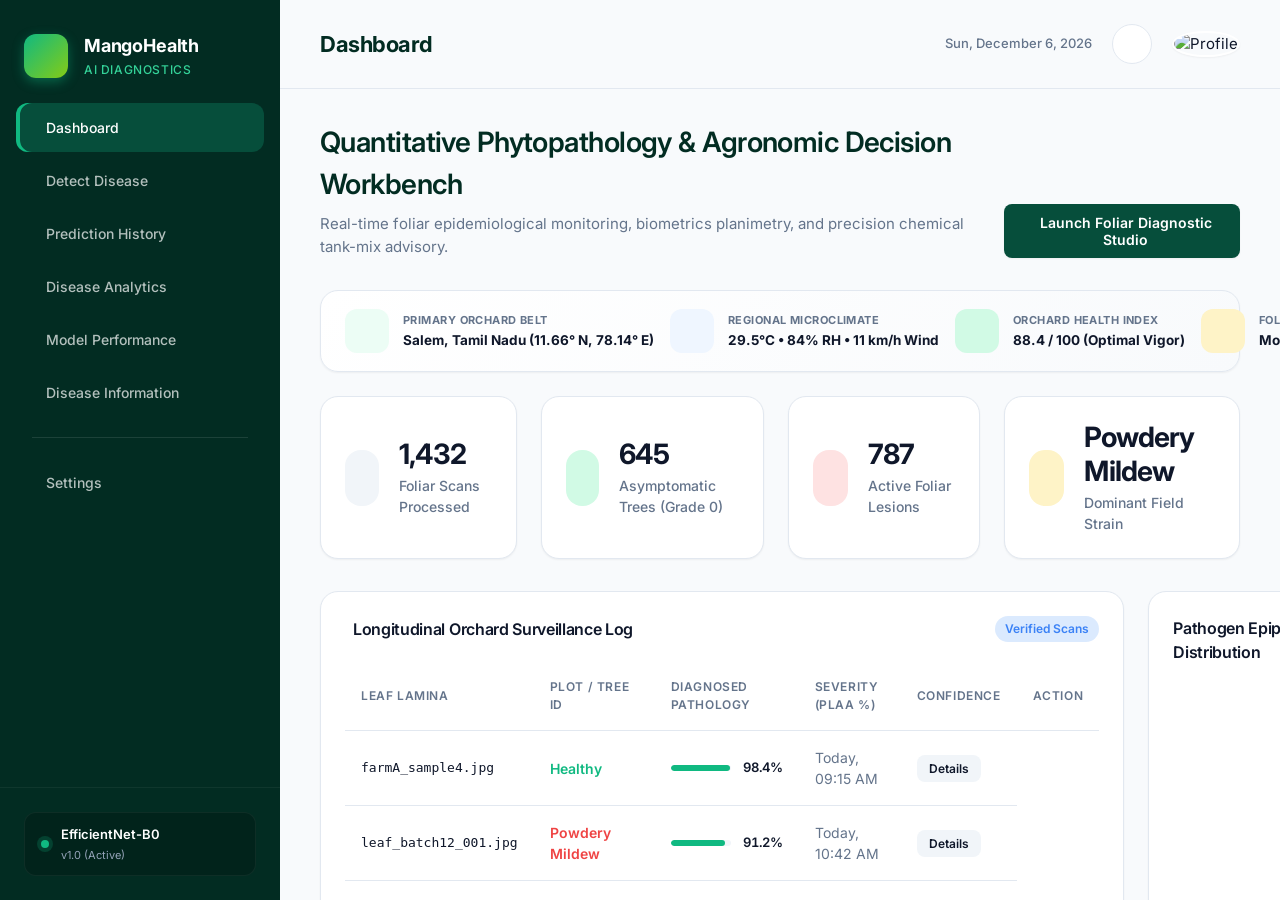
==== commit 099f6d0f: "feat(workbench): redesign into Quantitative Phytopathology & Agronomic Decision-Support Workbench" ====
--- a/public/index.html
+++ b/public/index.html
@@ -94,12 +94,51 @@
             <div class="view-container">
             
                 <!-- ==============================================
-                     1. MAIN DASHBOARD VIEW
+                     1. MAIN DASHBOARD VIEW (AGRONOMIC COCKPIT)
                      ============================================== -->
                 <section id="view-dashboard" class="view-section active">
                     <div class="view-header">
-                        <h2>Mango Health Dashboard</h2>
-                        <p class="subtitle">AI-powered mango leaf disease monitoring and analysis</p>
+                        <div>
+                            <h2>Quantitative Phytopathology & Agronomic Decision Workbench</h2>
+                            <p class="subtitle">Real-time foliar epidemiological monitoring, biometrics planimetry, and precision chemical tank-mix advisory.</p>
+                        </div>
+                        <div class="header-actions">
+                            <button class="btn btn-primary" onclick="document.querySelector('[data-target=\'view-detect\']').click();">
+                                <i class="ph-bold ph-scan"></i> <span>Launch Foliar Diagnostic Studio</span>
+                            </button>
+                        </div>
+                    </div>
+
+                    <!-- Orchard Health & Climate Surveillance Strip -->
+                    <div class="card dashboard-orchard-strip mb-24">
+                        <div class="dos-item">
+                            <div class="dos-icon"><i class="ph-fill ph-map-pin"></i></div>
+                            <div class="dos-info">
+                                <span class="dos-label">Primary Orchard Belt</span>
+                                <strong class="dos-val">Salem, Tamil Nadu (11.66° N, 78.14° E)</strong>
+                            </div>
+                        </div>
+                        <div class="dos-item">
+                            <div class="dos-icon weather"><i class="ph-fill ph-cloud-sun"></i></div>
+                            <div class="dos-info">
+                                <span class="dos-label">Regional Microclimate</span>
+                                <strong class="dos-val" id="dash-climate-summary">29.5°C • 84% RH • 11 km/h Wind</strong>
+                            </div>
+                        </div>
+                        <div class="dos-item">
+                            <div class="dos-icon safe"><i class="ph-fill ph-shield-check"></i></div>
+                            <div class="dos-info">
+                                <span class="dos-label">Orchard Health Index</span>
+                                <strong class="dos-val text-success">88.4 / 100 (Optimal Vigor)</strong>
+                            </div>
+                        </div>
+                        <div class="dos-item">
+                            <div class="dos-icon warning"><i class="ph-fill ph-drop"></i></div>
+                            <div class="dos-info">
+                                <span class="dos-label">Foliar Spore Pressure</span>
+                                <strong class="dos-val text-warning">Moderate (Powdery Conidia Watch)</strong>
+                            </div>
+                        </div>
                     </div>
                     
                     <div class="kpi-grid">
@@ -107,28 +146,28 @@
                             <div class="kpi-icon"><i class="ph ph-scan"></i></div>
                             <div class="kpi-data">
                                 <span class="kpi-value">1,432</span>
-                                <span class="kpi-label">Total Predictions</span>
+                                <span class="kpi-label">Foliar Scans Processed</span>
                             </div>
                         </div>
                         <div class="kpi-card">
                             <div class="kpi-icon healthy"><i class="ph ph-plant"></i></div>
                             <div class="kpi-data">
                                 <span class="kpi-value">645</span>
-                                <span class="kpi-label">Healthy Plants</span>
+                                <span class="kpi-label">Asymptomatic Trees (Grade 0)</span>
                             </div>
                         </div>
                         <div class="kpi-card">
                             <div class="kpi-icon danger"><i class="ph ph-bug"></i></div>
                             <div class="kpi-data">
                                 <span class="kpi-value">787</span>
-                                <span class="kpi-label">Diseases Detected</span>
+                                <span class="kpi-label">Active Foliar Lesions</span>
                             </div>
                         </div>
                         <div class="kpi-card">
                             <div class="kpi-icon warning"><i class="ph ph-warning-circle"></i></div>
                             <div class="kpi-data">
                                 <span class="kpi-value text-sm">Powdery Mildew</span>
-                                <span class="kpi-label">Most Detected</span>
+                                <span class="kpi-label">Dominant Field Strain</span>
                             </div>
                         </div>
                     </div>
@@ -136,17 +175,21 @@
                     <div class="dashboard-grid">
                         <div class="card recent-predictions-card">
                             <div class="card-header">
-                                <h3>Recent Predictions</h3>
-                                <span class="badge badge-demo">Demo Data</span>
+                                <div class="d-flex align-center gap-8">
+                                    <i class="ph-bold ph-clock-counter-clockwise text-primary"></i>
+                                    <h3>Longitudinal Orchard Surveillance Log</h3>
+                                </div>
+                                <span class="badge badge-demo">Verified Scans</span>
                             </div>
                             <div class="table-responsive">
                                 <table class="table">
                                     <thead>
                                         <tr>
-                                            <th>Leaf</th>
-                                            <th>Prediction</th>
+                                            <th>Leaf Lamina</th>
+                                            <th>Plot / Tree ID</th>
+                                            <th>Diagnosed Pathology</th>
+                                            <th>Severity (PLAA %)</th>
                                             <th>Confidence</th>
-                                            <th>Date</th>
                                             <th>Action</th>
                                         </tr>
                                     </thead>
@@ -159,8 +202,8 @@
                         
                         <div class="card">
                             <div class="card-header">
-                                <h3>Disease Distribution</h3>
-                                <span class="badge badge-demo">Demo Data</span>
+                                <h3>Pathogen Epiphytic Distribution</h3>
+                                <span class="badge badge-demo">Orchard Telemetry</span>
                             </div>
                             <div class="chart-container" style="position: relative; height:250px;">
                                 <canvas id="dash-donut-chart"></canvas>
@@ -170,117 +213,189 @@
                 </section>
                 
                 <!-- ==============================================
-                     2. DETECT DISEASE VIEW
+                     2. DETECT DISEASE VIEW (DECISION WORKBENCH)
                      ============================================== -->
                 <section id="view-detect" class="view-section">
                     <div class="view-header">
                         <div>
-                            <h2>Quantitative Phytopathology & Disease Detection</h2>
-                            <p class="subtitle">Pixel-level lesion planimetry, Horsfall-Barratt severity grading, XAI grounding & microclimate dosage advisory.</p>
+                            <h2>Quantitative Phytopathology & Decision-Support Workbench</h2>
+                            <p class="subtitle">Multi-spectral leaf lamina planimetry, 0–5 Horsfall-Barratt severity biometrics, XAI spatial grounding & precision agrochemical calculator.</p>
+                        </div>
+                    </div>
+
+                    <!-- 1. TOP ORCHARD TELEMETRY & MICRO-CLIMATE CONTEXT BAR -->
+                    <div class="card prescan-context-bar mb-24" id="prescan-context-bar">
+                        <div class="prescan-header">
+                            <div class="prescan-title">
+                                <i class="ph-fill ph-sliders-horizontal text-primary font-20"></i>
+                                <span>Orchard Telemetry & Micro-Climate Context Control Bar</span>
+                            </div>
+                            <button type="button" class="btn btn-secondary btn-xs" id="btn-sync-weather" title="Sync live local telemetry from Open-Meteo API (Salem Mango Belt)">
+                                <i class="ph ph-cloud-sun"></i> <span>Sync Local Weather</span>
+                            </button>
+                        </div>
+                        <div class="prescan-grid">
+                            <div class="prescan-field">
+                                <label for="input-plot-id"><i class="ph-bold ph-map-pin"></i> Orchard Plot / Tree ID</label>
+                                <input type="text" id="input-plot-id" value="PLOT-A1 / TREE-04" list="plot-suggestions" placeholder="e.g. PLOT-A1 / TREE-04" class="fc-input">
+                                <datalist id="plot-suggestions">
+                                    <option value="PLOT-A1 / TREE-04">
+                                    <option value="PLOT-A1 / TREE-08">
+                                    <option value="PLOT-A2 / TREE-11">
+                                    <option value="PLOT-B3 / TREE-02">
+                                    <option value="ORCHARD-NORTH / T-01">
+                                    <option value="ORCHARD-SOUTH / T-14">
+                                </datalist>
+                            </div>
+                            <div class="prescan-field">
+                                <label for="input-tree-count"><i class="ph-bold ph-tree"></i> Target Trees to Spray</label>
+                                <input type="number" id="input-tree-count" value="15" min="1" max="1000" class="fc-input">
+                            </div>
+                            <div class="prescan-field">
+                                <label for="select-canopy-stage"><i class="ph-bold ph-leaf"></i> Canopy Stage</label>
+                                <select id="select-canopy-stage" class="fc-input fc-select">
+                                    <option value="young">Young (&lt;5 yrs) • 8 L/tree</option>
+                                    <option value="mature" selected>Mature (5–15 yrs) • 15 L/tree</option>
+                                    <option value="full">Full Bearing (&gt;15 yrs) • 25 L/tree</option>
+                                </select>
+                            </div>
+                            <div class="prescan-field">
+                                <label for="input-temp"><i class="ph-bold ph-thermometer"></i> Temp (°C)</label>
+                                <input type="number" id="input-temp" value="29.5" step="0.5" class="fc-input">
+                            </div>
+                            <div class="prescan-field">
+                                <label for="input-humidity"><i class="ph-bold ph-drop"></i> Humidity (%)</label>
+                                <input type="number" id="input-humidity" value="84" min="10" max="100" class="fc-input">
+                            </div>
+                            <div class="prescan-field">
+                                <label for="input-wind"><i class="ph-bold ph-wind"></i> Wind Speed (km/h)</label>
+                                <input type="number" id="input-wind" value="11.0" step="0.5" class="fc-input">
+                            </div>
+                            <div class="prescan-field">
+                                <label for="input-rain"><i class="ph-bold ph-cloud-rain"></i> 12h Rain Prob (%)</label>
+                                <input type="number" id="input-rain" value="20" min="0" max="100" class="fc-input">
+                            </div>
                         </div>
                     </div>
                     
                     <div class="detection-layout">
-                        <!-- Left: Upload & Vision Canvas -->
+                        <!-- Left Column: Multi-Spectral Vision Viewport & Dropzone -->
                         <div class="upload-panel">
-                            <!-- Pre-Scan Context Bar (Orchard & Microclimate Telemetry) -->
-                            <div class="card prescan-context-bar" id="prescan-context-bar">
-                                <div class="prescan-header">
-                                    <div class="prescan-title">
-                                        <i class="ph-fill ph-sliders-horizontal text-primary"></i>
-                                        <span>Pre-Scan Context & Telemetry</span>
-                                    </div>
-                                    <button type="button" class="btn btn-secondary btn-xs" id="btn-sync-weather" title="Sync live local weather from Open-Meteo API">
-                                        <i class="ph ph-cloud-sun"></i> <span>Sync Live Weather</span>
-                                    </button>
-                                </div>
-                                <div class="prescan-grid">
-                                    <div class="prescan-field">
-                                        <label for="input-plot-id"><i class="ph ph-map-pin"></i> Plot / Tree ID</label>
-                                        <input type="text" id="input-plot-id" value="TREE-01" placeholder="e.g. TREE-01, ORCHARD-NORTH" class="fc-input">
-                                    </div>
-                                    <div class="prescan-field">
-                                        <label for="input-tree-count"><i class="ph ph-tree"></i> Trees to Treat</label>
-                                        <input type="number" id="input-tree-count" value="10" min="1" max="1000" class="fc-input">
-                                    </div>
-                                    <div class="prescan-field">
-                                        <label for="input-temp"><i class="ph ph-thermometer"></i> Temp (°C)</label>
-                                        <input type="number" id="input-temp" value="29.0" step="0.5" class="fc-input">
-                                    </div>
-                                    <div class="prescan-field">
-                                        <label for="input-humidity"><i class="ph ph-drop"></i> Humidity (%)</label>
-                                        <input type="number" id="input-humidity" value="82" min="10" max="100" class="fc-input">
-                                    </div>
-                                    <div class="prescan-field">
-                                        <label for="input-wind"><i class="ph ph-wind"></i> Wind (km/h)</label>
-                                        <input type="number" id="input-wind" value="11.0" step="0.5" class="fc-input">
-                                    </div>
-                                    <div class="prescan-field">
-                                        <label for="input-rain"><i class="ph ph-cloud-rain"></i> Rain Prob (%)</label>
-                                        <input type="number" id="input-rain" value="15" min="0" max="100" class="fc-input">
-                                    </div>
-                                </div>
-                            </div>
-
-                            <!-- 3-Mode Interactive Vision Canvas Switcher -->
-                            <div class="canvas-tab-switcher hidden" id="canvas-tab-switcher">
-                                <button type="button" class="canvas-tab-btn active" data-mode="original" id="tab-btn-original" title="Original leaf image with SVG bounding box & polygon contour">
-                                    <i class="ph ph-bounding-box"></i> <span>1. Leaf Contour (OpenCV)</span>
+                            
+                            <!-- 2. MULTI-SPECTRAL VISION VIEWPORT (4-TAB SCIENTIFIC SWITCHER) -->
+                            <div class="viewport-card card">
+                                <div class="viewport-header">
+                                    <div class="viewport-title-row">
+                                        <div class="d-flex align-center gap-8">
+                                            <i class="ph-fill ph-aperture text-primary font-20"></i>
+                                            <h3 class="m-0">Multi-Spectral Vision Viewport</h3>
+                                        </div>
+                                        <span class="badge badge-info" id="viewport-mode-badge">Mode 1: Leaf Contour</span>
+                                    </div>
+                                    
+                                    <!-- 4-Mode Interactive Canvas Switcher Tabs -->
+                                    <div class="canvas-tab-switcher" id="canvas-tab-switcher">
+                                        <button type="button" class="canvas-tab-btn active" data-mode="original" id="tab-btn-original" title="Original leaf with OpenCV SVG bounding box and oriented polygon overlay">
+                                            <i class="ph-bold ph-bounding-box"></i> <span>[1] ROI & Contour</span>
+                                        </button>
+                                        <button type="button" class="canvas-tab-btn" data-mode="lesion" id="tab-btn-lesion" title="Necrotic lesion segmentation (magenta #F43F5E on emerald lamina)">
+                                            <i class="ph-bold ph-paint-brush"></i> <span>[2] Lesion Mask (PLAA)</span>
+                                        </button>
+                                        <button type="button" class="canvas-tab-btn" data-mode="gradcam" id="tab-btn-gradcam" title="Grad-CAM Jet-colormap neural attention heatmap with opacity slider">
+                                            <i class="ph-bold ph-fire"></i> <span>[3] Grad-CAM XAI</span>
+                                        </button>
+                                        <button type="button" class="canvas-tab-btn" data-mode="exg" id="tab-btn-exg" title="Excess Green Index (2G - R - B) vegetative photosynthetic vigor depletion map">
+                                            <i class="ph-bold ph-sparkle"></i> <span>[4] Chlorophyll (ExG)</span>
+                                        </button>
+                                    </div>
+
+                                    <!-- Interactive Viewport Sub-Controls Strip -->
+                                    <div class="viewport-subbar" id="viewport-subbar">
+                                        <!-- Mode 3 Grad-CAM Opacity Slider Control -->
+                                        <div class="viewport-subcontrol hidden" id="subcontrol-gradcam">
+                                            <label for="heatmap-opacity-slider"><i class="ph-bold ph-sliders"></i> Heatmap Opacity:</label>
+                                            <input type="range" id="heatmap-opacity-slider" min="0" max="100" value="65" class="opacity-slider">
+                                            <span class="opacity-badge" id="opacity-val-badge">65%</span>
+                                        </div>
+
+                                        <!-- Mode 2 Lesion Planimetry HUD Counter -->
+                                        <div class="viewport-subcontrol hidden" id="subcontrol-lesion">
+                                            <div class="hud-pixel-pill">
+                                                <span class="hud-dot magenta"></span>
+                                                <span>Necrotic Lesions: <strong id="hud-lesion-pixels">-- px</strong></span>
+                                                <span class="hud-sep">•</span>
+                                                <span class="hud-dot emerald"></span>
+                                                <span>Lamina: <strong id="hud-leaf-pixels">-- px</strong></span>
+                                                <span class="hud-sep">•</span>
+                                                <span class="hud-highlight" id="hud-plaa-stat">PLAA: --%</span>
+                                            </div>
+                                        </div>
+
+                                        <!-- Mode 4 ExG Chlorophyll False-Color Legend -->
+                                        <div class="viewport-subcontrol hidden" id="subcontrol-exg">
+                                            <div class="exg-legend-wrap">
+                                                <span class="exg-lbl red">Vigor Depleted (ExG &lt; 0)</span>
+                                                <div class="exg-gradient-bar"></div>
+                                                <span class="exg-lbl green">High Photosynthesis (ExG &gt; 0.2)</span>
+                                            </div>
+                                        </div>
+                                    </div>
+                                </div>
+
+                                <!-- Viewport Canvas & Upload Zone -->
+                                <div class="upload-dropzone" id="upload-dropzone">
+                                    <input type="file" id="file-input" accept="image/jpeg, image/png, image/jpg" hidden>
+                                    
+                                    <div class="upload-state-idle" id="upload-idle">
+                                        <div class="upload-icon"><i class="ph ph-upload-simple"></i></div>
+                                        <h3>Drag & Drop Mango Leaf Specimen</h3>
+                                        <p>or <span class="text-primary font-600">browse local files</span></p>
+                                        <span class="upload-hint">Supported: High-Res JPG, PNG • Single foliar specimen centered in frame</span>
+                                    </div>
+                                    
+                                    <div class="upload-state-preview hidden" id="upload-preview">
+                                        <div class="preview-canvas-wrap" id="preview-image-container">
+                                            <!-- Interactive HTML5 Vision Canvas for Pixel Processing -->
+                                            <canvas id="vision-canvas" class="vision-canvas"></canvas>
+                                            
+                                            <!-- Source Image (Hidden fallback) -->
+                                            <img id="preview-image" src="" alt="Uploaded Leaf" class="hidden">
+                                            
+                                            <!-- SVG & BBox Overlays for Mode 1 -->
+                                            <div id="bbox-overlay" class="bbox-overlay hidden">
+                                                <span class="bbox-label">OpenCV Segmented Lamina</span>
+                                            </div>
+                                            <svg id="polygon-overlay" class="hidden" style="position: absolute; top:0; left:0; width:100%; height:100%; pointer-events:none; z-index: 11;">
+                                                <polygon id="leaf-polygon" points="" style="fill:rgba(16, 185, 129, 0.18);stroke:#10B981;stroke-width:2.5;stroke-dasharray:none;" />
+                                            </svg>
+                                        </div>
+                                        <div class="preview-actions">
+                                            <button class="btn btn-secondary btn-sm" id="btn-replace"><i class="ph ph-arrows-clockwise"></i> Replace Specimen</button>
+                                            <button class="btn btn-danger-outline btn-sm" id="btn-remove"><i class="ph ph-trash"></i> Clear</button>
+                                        </div>
+                                    </div>
+                                </div>
+                                
+                                <button class="btn btn-primary btn-large btn-block mt-16" id="btn-analyze" disabled>
+                                    <i class="ph-bold ph-scan"></i> Execute Quantitative Phytopathology Analysis
                                 </button>
-                                <button type="button" class="canvas-tab-btn" data-mode="lesion" id="tab-btn-lesion" title="Displays severityMetrics.lesionMaskBase64 isolating necrotic spots">
-                                    <i class="ph ph-paint-brush"></i> <span>2. Lesion Planimetry Mask (PLAA)</span>
-                                </button>
-                                <button type="button" class="canvas-tab-btn" data-mode="gradcam" id="tab-btn-gradcam" title="Displays explainability.gradCamBase64 attention heatmap">
-                                    <i class="ph ph-fire"></i> <span>3. Grad-CAM AI Attention (XAI)</span>
-                                </button>
-                            </div>
-
-                            <div class="upload-dropzone" id="upload-dropzone">
-                                <input type="file" id="file-input" accept="image/jpeg, image/png, image/jpg" hidden>
-                                
-                                <div class="upload-state-idle" id="upload-idle">
-                                    <div class="upload-icon"><i class="ph ph-upload-simple"></i></div>
-                                    <h3>Drag & Drop Mango Leaf Image</h3>
-                                    <p>or <span class="text-primary">browse files</span></p>
-                                    <span class="upload-hint">Formats: JPG, JPEG, PNG (Max 5MB) • Single leaf in frame</span>
-                                </div>
-                                
-                                <div class="upload-state-preview hidden" id="upload-preview">
-                                    <div style="position: relative; display: inline-block; width:100%; height:100%;" id="preview-image-container">
-                                        <img id="preview-image" src="" alt="Uploaded Leaf">
-                                        <div id="bbox-overlay" class="bbox-overlay hidden">
-                                            <span class="bbox-label">Detected Leaf</span>
-                                        </div>
-                                        <svg id="polygon-overlay" class="hidden" style="position: absolute; top:0; left:0; width:100%; height:100%; pointer-events:none; z-index: 11;">
-                                            <polygon id="leaf-polygon" points="" style="fill:rgba(16, 185, 129, 0.15);stroke:#10B981;stroke-width:2.5;stroke-dasharray:none;" />
-                                        </svg>
-                                    </div>
-                                    <div class="preview-actions">
-                                        <button class="btn btn-secondary" id="btn-replace"><i class="ph ph-arrows-clockwise"></i> Replace</button>
-                                        <button class="btn btn-danger-outline" id="btn-remove"><i class="ph ph-trash"></i> Remove</button>
-                                    </div>
-                                </div>
-                            </div>
-                            
-                            <button class="btn btn-primary btn-large btn-block" id="btn-analyze" disabled>
-                                <i class="ph ph-scan"></i> Run Quantitative Phytopathology Analysis
-                            </button>
+                            </div>
                         </div>
                         
-                        <!-- Right: Quantitative Diagnostics & Prescription Area -->
+                        <!-- Right Column: Quantitative Diagnostics & Prescription Engine -->
                         <div class="results-panel">
                             <!-- Empty State -->
                             <div class="results-empty" id="results-empty">
-                                <i class="ph ph-scan"></i>
-                                <h3>Awaiting Mango Leaf Image</h3>
-                                <p>Upload an orchard leaf photo to trigger lesion planimetry, Horsfall-Barratt severity rating, and precision spray prescription.</p>
+                                <i class="ph-duotone ph-scan text-primary"></i>
+                                <h3>Awaiting Mango Foliar Specimen</h3>
+                                <p>Upload an orchard leaf specimen to trigger pixel-level lesion planimetry, 0–5 Horsfall-Barratt severity grading, and precision tank-mix calculation.</p>
                             </div>
                             
                             <!-- Loading State -->
                             <div class="results-loading hidden" id="results-loading">
                                 <div class="spinner"></div>
-                                <h3>Executing Multi-Stage Phytopathology Engine...</h3>
-                                <p>Segmenting lamina • Calculating PLAA % • Generating Grad-CAM • Formulating dosage...</p>
+                                <h3>Executing Quantitative Phytopathology Pipeline...</h3>
+                                <p>Segmenting leaf contour • Planimetry PLAA % • Grad-CAM Saliency • Formulating Tank-Mix Dosage...</p>
                             </div>
                             
                             <!-- Success State -->
@@ -290,22 +405,22 @@
                                 <div class="alert alert-warning hidden" id="low-confidence-warning">
                                     <i class="ph-fill ph-warning"></i>
                                     <div class="alert-content">
-                                        <h4>Diagnostic Ambiguity Detected</h4>
-                                        <p>Inference confidence is below 60%. Please verify lighting and upload a closer shot of the affected leaf surface to rule out false positives.</p>
-                                    </div>
-                                </div>
-
-                                <!-- Longitudinal Plot Efficacy Tracker (ΔPLAA) -->
+                                        <h4>Diagnostic Ambiguity Detected (&lt;60% Confidence)</h4>
+                                        <p>Inference confidence is below clinical threshold. Please inspect image lighting and ensure leaf lamina is unobstructed.</p>
+                                    </div>
+                                </div>
+
+                                <!-- Longitudinal Plot Delta Tracker (ΔPLAA) -->
                                 <div class="plot-delta-banner hidden" id="plot-delta-banner">
                                     <div class="pdb-left">
                                         <div class="pdb-icon" id="pdb-icon"><i class="ph-bold ph-chart-line-up"></i></div>
                                         <div class="pdb-info">
                                             <div class="pdb-title-row">
                                                 <span class="pdb-label">LONGITUDINAL PLOT TRACKER</span>
-                                                <span class="pdb-plot" id="pdb-plot-id">PLOT: TREE-01</span>
-                                            </div>
-                                            <h4 class="pdb-headline" id="pdb-headline">Baseline Assessment Logged</h4>
-                                            <p class="pdb-subtext" id="pdb-subtext">Initial scan recorded for this plot canopy. Subsequent scans will compute quantitative treatment delta (ΔPLAA).</p>
+                                                <span class="pdb-plot" id="pdb-plot-id">PLOT: PLOT-A1 / TREE-04</span>
+                                            </div>
+                                            <h4 class="pdb-headline" id="pdb-headline">Baseline Assessment Registered</h4>
+                                            <p class="pdb-subtext" id="pdb-subtext">Initial scan registered for this plot canopy. Subsequent scans will compute quantitative treatment delta (ΔPLAA).</p>
                                         </div>
                                     </div>
                                     <div class="pdb-badge-wrap">
@@ -313,7 +428,7 @@
                                     </div>
                                 </div>
                                 
-                                <!-- Main Diagnostic & Severity Card -->
+                                <!-- Main Diagnostic Pathology Card -->
                                 <div class="prediction-main-card" id="prediction-main-card">
                                     <div class="pred-top-row">
                                         <div>
@@ -337,181 +452,188 @@
                                                 <span class="plaa-val" id="plaa-pct-val">--</span>
                                                 <span class="plaa-symbol">%</span>
                                             </div>
-                                            <p class="plaa-label">Necrotic Surface Ratio (PLAA)</p>
-                                        </div>
-                                    </div>
-                                </div>
-
-                                <!-- 1. Quantitative Planimetry & Severity Breakdown Card -->
-                                <div class="card quant-card">
+                                            <p class="plaa-label">Percentage Leaf Area Affected</p>
+                                        </div>
+                                    </div>
+                                </div>
+
+                                <!-- 3. QUANTITATIVE SEVERITY & SPATIAL GROUNDING CARD -->
+                                <div class="card quant-card" id="pathology-biometrics-card">
                                     <div class="card-header">
                                         <div class="d-flex align-center gap-8">
-                                            <i class="ph-fill ph-ruler text-primary font-20"></i>
-                                            <h3>0–5 Horsfall-Barratt Severity Meter</h3>
+                                            <i class="ph-fill ph-chart-pie-slice text-primary font-20"></i>
+                                            <h3>Pathology Biometrics & Spatial Grounding</h3>
                                         </div>
                                         <span class="badge badge-info" id="badge-severity-label">Calculating...</span>
                                     </div>
 
-                                    <!-- Visual 0-5 Stepped Meter -->
-                                    <div class="hb-stepped-meter" id="hb-stepped-meter">
-                                        <div class="hb-step" data-grade="0" id="hb-step-0">
-                                            <span class="hb-step-num">0</span>
-                                            <span class="hb-step-title">Healthy</span>
-                                            <span class="hb-step-range">0%</span>
-                                        </div>
-                                        <div class="hb-step" data-grade="1" id="hb-step-1">
-                                            <span class="hb-step-num">1</span>
-                                            <span class="hb-step-title">Trace</span>
-                                            <span class="hb-step-range">&le;5%</span>
-                                        </div>
-                                        <div class="hb-step" data-grade="2" id="hb-step-2">
-                                            <span class="hb-step-num">2</span>
-                                            <span class="hb-step-title">Mild</span>
-                                            <span class="hb-step-range">&le;15%</span>
-                                        </div>
-                                        <div class="hb-step" data-grade="3" id="hb-step-3">
-                                            <span class="hb-step-num">3</span>
-                                            <span class="hb-step-title">Moderate</span>
-                                            <span class="hb-step-range">&le;30%</span>
-                                        </div>
-                                        <div class="hb-step" data-grade="4" id="hb-step-4">
-                                            <span class="hb-step-num">4</span>
-                                            <span class="hb-step-title">Severe</span>
-                                            <span class="hb-step-range">&le;50%</span>
-                                        </div>
-                                        <div class="hb-step" data-grade="5" id="hb-step-5">
-                                            <span class="hb-step-num">5</span>
-                                            <span class="hb-step-title">Critical</span>
-                                            <span class="hb-step-range">>50%</span>
-                                        </div>
-                                    </div>
-
-                                    <div class="plaa-meter-wrap">
-                                        <div class="plaa-meter-track">
-                                            <div class="plaa-meter-fill" id="plaa-meter-fill" style="width: 0%;"></div>
-                                        </div>
-                                        <div class="plaa-scale-labels">
-                                            <span>0% (Grade 0)</span>
-                                            <span>5% (Grade 1)</span>
-                                            <span>15% (Grade 2)</span>
-                                            <span>30% (Grade 3)</span>
-                                            <span>50% (Grade 4)</span>
-                                            <span>100% (Grade 5)</span>
-                                        </div>
-                                    </div>
-                                    <div class="pixel-metrics-grid">
-                                        <div class="pm-box">
-                                            <span class="pm-title">Pathological Lesion Area</span>
-                                            <span class="pm-number text-danger" id="metric-lesion-pixels">-- px</span>
-                                        </div>
-                                        <div class="pm-box">
-                                            <span class="pm-title">Total Leaf Lamina Area</span>
-                                            <span class="pm-number text-success" id="metric-leaf-pixels">-- px</span>
-                                        </div>
-                                        <div class="pm-box">
-                                            <span class="pm-title">Colorimetric Pipeline</span>
-                                            <span class="pm-number" style="font-size:13px; font-weight:600;">CIE-LAB + HSV</span>
-                                        </div>
-                                    </div>
-                                </div>
-
-                                <!-- 2. Explainable AI & Spatial Grounding Card -->
-                                <div class="card quant-card">
+                                    <!-- Dual Biometrics Metric Readout (PLAA % vs Photosynthetic Area) -->
+                                    <div class="dual-biometrics-strip">
+                                        <div class="db-box necrotic">
+                                            <div class="db-value-row">
+                                                <span class="db-num text-danger" id="bio-necrotic-pct">--%</span>
+                                                <span class="db-pill necrotic">Necrotic Lamina</span>
+                                            </div>
+                                            <span class="db-desc">Foliar tissue undergoing necrotic collapse / fungal sporulation</span>
+                                        </div>
+                                        <div class="db-box photosynthetic">
+                                            <div class="db-value-row">
+                                                <span class="db-num text-success" id="bio-photo-pct">--%</span>
+                                                <span class="db-pill photosynthetic">Active Photosynthetic</span>
+                                            </div>
+                                            <span class="db-desc">Intact green chlorophyll sustaining carbon assimilation</span>
+                                        </div>
+                                    </div>
+
+                                    <!-- Visual Dual Lamina Balance Bar -->
+                                    <div class="lamina-balance-bar">
+                                        <div class="lbb-segment necrotic" id="lbb-necrotic" style="width: 20%;"></div>
+                                        <div class="lbb-segment photosynthetic" id="lbb-photo" style="width: 80%;"></div>
+                                    </div>
+
+                                    <!-- Horsfall-Barratt 0–5 Visual Stepped Meter -->
+                                    <div class="hb-section-wrap mt-16">
+                                        <div class="d-flex justify-between align-center mb-8">
+                                            <span class="hb-title"><i class="ph-bold ph-gauge"></i> Horsfall-Barratt 0–5 Phytopathology Scale</span>
+                                            <span class="hb-active-grade" id="hb-current-grade-text">Grade --</span>
+                                        </div>
+                                        <div class="hb-stepped-meter" id="hb-stepped-meter">
+                                            <div class="hb-step" data-grade="0" id="hb-step-0">
+                                                <span class="hb-step-num">0</span>
+                                                <span class="hb-step-title">Healthy</span>
+                                                <span class="hb-step-range">0%</span>
+                                            </div>
+                                            <div class="hb-step" data-grade="1" id="hb-step-1">
+                                                <span class="hb-step-num">1</span>
+                                                <span class="hb-step-title">Trace</span>
+                                                <span class="hb-step-range">&le;5%</span>
+                                            </div>
+                                            <div class="hb-step" data-grade="2" id="hb-step-2">
+                                                <span class="hb-step-num">2</span>
+                                                <span class="hb-step-title">Mild</span>
+                                                <span class="hb-step-range">&le;15%</span>
+                                            </div>
+                                            <div class="hb-step" data-grade="3" id="hb-step-3">
+                                                <span class="hb-step-num">3</span>
+                                                <span class="hb-step-title">Moderate</span>
+                                                <span class="hb-step-range">&le;30%</span>
+                                            </div>
+                                            <div class="hb-step" data-grade="4" id="hb-step-4">
+                                                <span class="hb-step-num">4</span>
+                                                <span class="hb-step-title">Severe</span>
+                                                <span class="hb-step-range">&le;50%</span>
+                                            </div>
+                                            <div class="hb-step" data-grade="5" id="hb-step-5">
+                                                <span class="hb-step-num">5</span>
+                                                <span class="hb-step-title">Critical</span>
+                                                <span class="hb-step-range">&gt;50%</span>
+                                            </div>
+                                        </div>
+                                        <div class="plaa-meter-wrap">
+                                            <div class="plaa-meter-track">
+                                                <div class="plaa-meter-fill" id="plaa-meter-fill" style="width: 0%;"></div>
+                                                <div class="plaa-pointer-indicator" id="plaa-pointer" style="left: 0%;"></div>
+                                            </div>
+                                            <div class="plaa-scale-labels">
+                                                <span>Grade 0 (0%)</span>
+                                                <span>Grade 1 (5%)</span>
+                                                <span>Grade 2 (15%)</span>
+                                                <span>Grade 3 (30%)</span>
+                                                <span>Grade 4 (50%)</span>
+                                                <span>Grade 5 (100%)</span>
+                                            </div>
+                                        </div>
+                                    </div>
+
+                                    <!-- AI Spatial Grounding Verification Badge -->
+                                    <div class="grounding-verification-box mt-16">
+                                        <div class="grounding-badge-row">
+                                            <span class="grounding-badge verified" id="grounding-badge">
+                                                <i class="ph-fill ph-check-circle"></i> Spatial Grounding Verified: 91% Inside Contour
+                                            </span>
+                                            <span class="g-score-tag">Containment: <strong id="spatial-containment-val">91%</strong></span>
+                                        </div>
+                                        <p class="g-expl" id="grounding-note-text">
+                                            Spatial Grounding Verified: 91% of neural activation is strictly inside the segmented leaf contour (Background Hallucination Rejected).
+                                        </p>
+                                    </div>
+                                </div>
+
+                                <!-- 4. EPIDEMIOLOGICAL SPRAY-WINDOW & PRECISION TANK-MIX CALCULATOR CARD -->
+                                <div class="card quant-card" id="prescription-engine-card">
                                     <div class="card-header">
                                         <div class="d-flex align-center gap-8">
-                                            <i class="ph-fill ph-cpu text-info font-20"></i>
-                                            <h3>Explainable AI & Spatial Grounding</h3>
-                                        </div>
-                                        <span class="grounding-badge verified" id="grounding-badge">
-                                            <i class="ph-fill ph-check-circle"></i> Grounding Verified
-                                        </span>
-                                    </div>
-                                    <div class="grounding-grid">
-                                        <div class="grounding-score-box">
-                                            <span class="g-score-num" id="spatial-containment-val">--%</span>
-                                            <span class="g-score-lbl">Within Lamina Boundary</span>
-                                        </div>
-                                        <div class="grounding-details">
-                                            <p class="g-note" id="grounding-note-text">Quantifying attention concentration inside the segmented contour...</p>
-                                            <p class="g-expl">Spatial containment confirms the network evaluates biological foliar lesions rather than background orchard soil, sky, or imaging artifacts.</p>
-                                        </div>
-                                    </div>
-                                </div>
-
-                                <!-- 3. Micro-Climatic Spore Risk & Spray Window Card -->
-                                <div class="card quant-card">
-                                    <div class="card-header">
-                                        <div class="d-flex align-center gap-8">
-                                            <i class="ph-fill ph-drop text-warning font-20"></i>
-                                            <h3>Microclimate Spore Proliferation & Spray Window</h3>
-                                        </div>
-                                        <span class="badge" id="spore-risk-badge">Risk: --</span>
-                                    </div>
-                                    <div class="spore-progress-wrap">
-                                        <div class="spore-progress-bar">
-                                            <div class="spore-progress-fill" id="spore-risk-fill" style="width: 0%;"></div>
-                                        </div>
-                                        <div class="spore-scale-labels">
-                                            <span>0 (Low)</span>
-                                            <span>35 (Moderate)</span>
-                                            <span>65 (High)</span>
-                                            <span>100 (Critical)</span>
-                                        </div>
-                                    </div>
-                                    <div class="spray-window-banner" id="spray-window-banner">
+                                            <i class="ph-fill ph-flask text-success font-20"></i>
+                                            <h3>Agronomic Decision Support & Prescription Engine</h3>
+                                        </div>
+                                        <span class="badge badge-success" id="dosage-treatment-type">Precision Formulation</span>
+                                    </div>
+
+                                    <!-- Real-Time Spray Window Traffic-Light Banner -->
+                                    <div class="spray-window-banner optimal" id="spray-window-banner">
                                         <i class="ph-fill ph-check-circle" id="spray-window-icon"></i>
                                         <div class="spray-window-text">
-                                            <strong id="spray-window-status">Evaluating Spray Safety Window...</strong>
-                                            <p id="spray-window-reason">Checking wind velocity and rain wash-off risks...</p>
-                                        </div>
-                                    </div>
-                                </div>
-
-                                <!-- 4. Severity-Weighted Precision Dosage Prescription Card -->
-                                <div class="card quant-card dosage-prescription-card">
-                                    <div class="card-header">
-                                        <div class="d-flex align-center gap-8">
-                                            <i class="ph-fill ph-first-aid text-success font-20"></i>
-                                            <h3>Severity-Calibrated Dosage Prescription</h3>
-                                        </div>
-                                        <span class="badge badge-success" id="dosage-treatment-type">Prescription</span>
-                                    </div>
-                                    <div class="dosage-hero">
-                                        <div class="dh-agent">
-                                            <span class="dh-label">PRESCRIBED ACTIVE AGENT</span>
-                                            <h4 id="dosage-agent-name">--</h4>
-                                        </div>
-                                        <div class="dh-concentration">
-                                            <span class="dh-label">APPLICATION RATE</span>
-                                            <span class="dh-val" id="dosage-per-liter">--</span>
-                                        </div>
-                                    </div>
-                                    
-                                    <div class="tank-mix-box">
-                                        <div class="tm-item">
-                                            <span class="tm-lbl">Canopy Target</span>
-                                            <strong id="dosage-tree-count">10 Trees</strong>
-                                        </div>
-                                        <div class="tm-sep">×</div>
-                                        <div class="tm-item">
-                                            <span class="tm-lbl">Canopy Volume</span>
-                                            <strong>15 L / Tree</strong>
-                                        </div>
-                                        <div class="tm-sep">=</div>
-                                        <div class="tm-item highlight">
-                                            <span class="tm-lbl">Total Water Batch</span>
-                                            <strong id="dosage-water-volume">150 Liters</strong>
-                                        </div>
-                                        <div class="tm-sep">+</div>
-                                        <div class="tm-item chemical-highlight">
-                                            <span class="tm-lbl">Required Chemical</span>
-                                            <strong id="dosage-chem-amount">300 g</strong>
-                                        </div>
-                                    </div>
-
-                                    <div class="protocol-box">
-                                        <span class="protocol-lbl"><i class="ph ph-shield-check"></i> Agronomical Field Protocol:</span>
-                                        <p id="dosage-action-protocol">--</p>
+                                            <strong id="spray-window-status">OPTIMAL SPRAY WINDOW — SAFE TO APPLY</strong>
+                                            <p id="spray-window-reason">Rain probability (&lt;35%) and wind speed (&lt;18 km/h) are within safe agronomic thresholds for systemic foliar absorption.</p>
+                                        </div>
+                                    </div>
+
+                                    <!-- Spore Proliferation Risk Meter -->
+                                    <div class="spore-risk-container mt-16">
+                                        <div class="d-flex justify-between align-center mb-6">
+                                            <span class="spore-lbl"><i class="ph-bold ph-bug"></i> Spore Proliferation Pressure Index:</span>
+                                            <span class="badge badge-warning" id="spore-risk-badge">Risk: 84 / 100 (HIGH)</span>
+                                        </div>
+                                        <div class="spore-progress-bar">
+                                            <div class="spore-progress-fill" id="spore-risk-fill" style="width: 84%;"></div>
+                                        </div>
+                                        <div class="spore-scale-labels">
+                                            <span>0 (Inert)</span>
+                                            <span>35 (Moderate)</span>
+                                            <span>65 (High Outbreak)</span>
+                                            <span>100 (Critical Epidemic)</span>
+                                        </div>
+                                    </div>
+
+                                    <!-- Precision Tank-Mix Calculator Grid -->
+                                    <div class="tank-mix-calculator-grid mt-20">
+                                        <div class="tm-calc-header">
+                                            <div class="tm-chem-headline">
+                                                <span class="tm-label">ACTIVE CHEMICAL REGIMEN</span>
+                                                <h4 class="tm-chem-name" id="dosage-agent-name">Hexaconazole 5% SC (Contaf Plus)</h4>
+                                            </div>
+                                            <div class="tm-chem-dose">
+                                                <span class="tm-label">SOLUTE DOSE</span>
+                                                <strong class="tm-dose-val" id="dosage-per-liter">1.0 mL / L</strong>
+                                            </div>
+                                        </div>
+
+                                        <div class="tank-mix-metric-boxes">
+                                            <div class="tm-box">
+                                                <span class="tm-b-label"><i class="ph-bold ph-tree"></i> Target Trees</span>
+                                                <strong class="tm-b-val" id="dosage-tree-count">15 Trees</strong>
+                                            </div>
+                                            <div class="tm-box-sep">&times;</div>
+                                            <div class="tm-box">
+                                                <span class="tm-b-label"><i class="ph-bold ph-drop"></i> Canopy Rate</span>
+                                                <strong class="tm-b-val" id="dosage-stage-rate">15 L / Mature Tree</strong>
+                                            </div>
+                                            <div class="tm-box-sep">=</div>
+                                            <div class="tm-box highlight-water">
+                                                <span class="tm-b-label"><i class="ph-bold ph-waves"></i> Spray Tank Water</span>
+                                                <strong class="tm-b-val text-primary" id="dosage-water-volume">225 Liters</strong>
+                                            </div>
+                                            <div class="tm-box-sep">+</div>
+                                            <div class="tm-box highlight-chemical">
+                                                <span class="tm-b-label"><i class="ph-bold ph-eyedropper"></i> Required Chemical</span>
+                                                <strong class="tm-b-val text-danger" id="dosage-chem-amount">225 mL</strong>
+                                            </div>
+                                        </div>
+
+                                        <div class="protocol-box mt-16">
+                                            <span class="protocol-lbl"><i class="ph-bold ph-shield-check"></i> Agronomical Field Protocol:</span>
+                                            <p id="dosage-action-protocol">Spray panicles and young flush leaves thoroughly during early morning. Repeat after 14 days if cool humid conditions persist.</p>
+                                        </div>
                                     </div>
                                 </div>
                                 
@@ -526,7 +648,7 @@
                                 <!-- Action Toolbar -->
                                 <div class="action-toolbar">
                                     <button type="button" class="btn btn-primary btn-large btn-block" id="btn-print-certificate">
-                                        <i class="ph-fill ph-file-pdf"></i> Generate Clinical Phytopathology Certificate (Print / PDF)
+                                        <i class="ph-fill ph-file-pdf"></i> Export Official Pathology Lab Report (Print / PDF)
                                     </button>
                                 </div>
                                 
@@ -537,6 +659,7 @@
                         </div>
                     </div>
                 </section>
+
                 
                 <!-- ==============================================
                      3. PREDICTION HISTORY VIEW
--- a/public/style.css
+++ b/public/style.css
@@ -384,86 +384,105 @@
 .info-section li { margin-bottom: 4px; }
 
 /* ==========================================================================
-   QUANTITATIVE PHYTOPATHOLOGY & DECISION SUPPORT STYLES
-   ========================================================================== */
-.canvas-tab-switcher {
-    display: flex;
-    gap: 8px;
-    background-color: var(--bg-surface);
-    padding: 6px;
-    border-radius: var(--radius-md);
+   AGRONOMIC COCKPIT & DASHBOARD STRIP
+   ========================================================================== */
+.dashboard-orchard-strip {
+    display: grid;
+    grid-template-columns: repeat(4, 1fr);
+    gap: 16px;
+    padding: 18px 24px;
+    background: linear-gradient(135deg, #FFFFFF, #F8FAFC);
     border: 1px solid var(--border-light);
-    margin-bottom: 12px;
-}
-.canvas-tab-btn {
-    flex: 1;
-    display: inline-flex;
+    border-radius: var(--radius-lg);
+    box-shadow: var(--shadow-sm);
+}
+@media (max-width: 1024px) {
+    .dashboard-orchard-strip { grid-template-columns: repeat(2, 1fr); }
+}
+@media (max-width: 640px) {
+    .dashboard-orchard-strip { grid-template-columns: 1fr; }
+}
+.dos-item {
+    display: flex;
+    align-items: center;
+    gap: 14px;
+}
+.dos-icon {
+    width: 44px;
+    height: 44px;
+    border-radius: 12px;
+    background-color: #ECFDF5;
+    color: var(--primary);
+    display: flex;
     align-items: center;
     justify-content: center;
-    gap: 8px;
-    padding: 8px 12px;
-    font-size: 13px;
-    font-weight: 600;
-    border-radius: var(--radius-sm);
-    color: var(--text-muted);
-    background: transparent;
-    transition: var(--transition-fast);
-}
-.canvas-tab-btn i { font-size: 16px; }
-.canvas-tab-btn:hover { color: var(--primary); background-color: var(--bg-hover); }
-.canvas-tab-btn.active {
-    background-color: var(--primary);
-    color: white;
-    box-shadow: var(--shadow-sm);
-}
-
-/* ==========================================================================
-   PRE-SCAN CONTEXT BAR & TELEMETRY
+    font-size: 22px;
+    flex-shrink: 0;
+}
+.dos-icon.weather { background-color: #EFF6FF; color: #2563EB; }
+.dos-icon.safe { background-color: #D1FAE5; color: #059669; }
+.dos-icon.warning { background-color: #FEF3C7; color: #D97706; }
+.dos-info {
+    display: flex;
+    flex-direction: column;
+    gap: 2px;
+    overflow: hidden;
+}
+.dos-label {
+    font-size: 11px;
+    font-weight: 700;
+    color: var(--text-muted);
+    text-transform: uppercase;
+    letter-spacing: 0.04em;
+}
+.dos-val {
+    font-size: 13.5px;
+    font-weight: 700;
+    color: var(--text-main);
+    white-space: nowrap;
+    overflow: hidden;
+    text-overflow: ellipsis;
+}
+
+/* ==========================================================================
+   TOP ORCHARD TELEMETRY & MICRO-CLIMATE CONTROL BAR
    ========================================================================== */
 .prescan-context-bar {
     background-color: var(--bg-surface);
     border: 1px solid var(--border-light);
-    border-radius: var(--radius-md);
-    padding: 16px 20px;
-    margin-bottom: 16px;
+    border-radius: var(--radius-lg);
+    padding: 18px 22px;
     box-shadow: var(--shadow-sm);
+    transition: box-shadow var(--transition-normal);
+}
+.prescan-context-bar:hover {
+    box-shadow: var(--shadow-md);
 }
 .prescan-header {
     display: flex;
     justify-content: space-between;
     align-items: center;
-    margin-bottom: 12px;
+    margin-bottom: 14px;
 }
 .prescan-title {
     display: flex;
     align-items: center;
-    gap: 8px;
-    font-size: 14px;
+    gap: 10px;
+    font-size: 14.5px;
     font-weight: 700;
     color: var(--primary-dark);
-}
-.prescan-title i { font-size: 18px; }
-.btn-xs {
-    padding: 6px 12px;
-    font-size: 12px;
-    font-weight: 600;
-    border-radius: var(--radius-sm);
-    display: inline-flex;
-    align-items: center;
-    gap: 6px;
-    transition: var(--transition-fast);
 }
 .prescan-grid {
     display: grid;
-    grid-template-columns: repeat(6, 1fr);
-    gap: 10px;
-}
-@media (max-width: 1200px) {
+    grid-template-columns: 1.4fr 1.1fr 1.3fr 1fr 1fr 1fr 1fr;
+    gap: 12px;
+}
+@media (max-width: 1280px) {
     .prescan-grid {
-        grid-template-columns: repeat(3, 1fr);
+        grid-template-columns: repeat(4, 1fr);
     }
 }
-@media (max-width: 600px) {
+@media (max-width: 800px) {
     .prescan-grid {
         grid-template-columns: repeat(2, 1fr);
     }
@@ -474,7 +493,7 @@
     gap: 4px;
 }
 .prescan-field label {
-    font-size: 10.5px;
+    font-size: 11px;
     font-weight: 700;
     color: var(--text-muted);
     text-transform: uppercase;
@@ -482,6 +501,7 @@
     display: flex;
     align-items: center;
     gap: 4px;
+    white-space: nowrap;
 }
 .prescan-field label i {
     font-size: 13px;
@@ -489,8 +509,8 @@
 }
 .fc-input {
     width: 100%;
-    padding: 7px 10px;
-    border: 1px solid var(--border-light);
+    padding: 8px 12px;
+    border: 1.5px solid var(--border-light);
     border-radius: var(--radius-sm);
     font-family: inherit;
     font-size: 13px;
@@ -498,12 +518,187 @@
     color: var(--text-main);
     background-color: var(--bg-main);
     outline: none;
-    transition: border-color var(--transition-fast), box-shadow var(--transition-fast);
+    transition: all var(--transition-fast);
 }
 .fc-input:focus {
     border-color: var(--secondary);
     background-color: white;
-    box-shadow: 0 0 0 2px rgba(16, 185, 129, 0.15);
+    box-shadow: 0 0 0 3px rgba(16, 185, 129, 0.15);
+}
+.fc-select {
+    cursor: pointer;
+    background-color: var(--bg-main);
+}
+
+/* ==========================================================================
+   MULTI-SPECTRAL VISION VIEWPORT (4-TAB SCIENTIFIC SWITCHER)
+   ========================================================================== */
+.viewport-card {
+    padding: 20px;
+    border-radius: var(--radius-lg);
+}
+.viewport-header {
+    display: flex;
+    flex-direction: column;
+    gap: 12px;
+    margin-bottom: 16px;
+}
+.viewport-title-row {
+    display: flex;
+    justify-content: space-between;
+    align-items: center;
+}
+.canvas-tab-switcher {
+    display: grid;
+    grid-template-columns: repeat(4, 1fr);
+    gap: 8px;
+    background-color: var(--bg-main);
+    padding: 6px;
+    border-radius: var(--radius-md);
+    border: 1px solid var(--border-light);
+}
+@media (max-width: 600px) {
+    .canvas-tab-switcher { grid-template-columns: repeat(2, 1fr); }
+}
+.canvas-tab-btn {
+    display: inline-flex;
+    align-items: center;
+    justify-content: center;
+    gap: 6px;
+    padding: 8px 10px;
+    font-size: 12.5px;
+    font-weight: 700;
+    border-radius: var(--radius-sm);
+    color: var(--text-muted);
+    background: transparent;
+    transition: all var(--transition-fast);
+    cursor: pointer;
+    white-space: nowrap;
+}
+.canvas-tab-btn i { font-size: 15px; }
+.canvas-tab-btn:hover {
+    color: var(--primary);
+    background-color: rgba(255, 255, 255, 0.8);
+}
+.canvas-tab-btn.active {
+    background-color: var(--primary);
+    color: white;
+    box-shadow: 0 2px 6px rgba(6, 78, 59, 0.25);
+}
+
+/* Viewport Sub-Controls Strip */
+.viewport-subbar {
+    background: linear-gradient(135deg, #F8FAFC, #F1F5F9);
+    border: 1px solid var(--border-light);
+    border-radius: var(--radius-sm);
+    padding: 8px 14px;
+    display: flex;
+    align-items: center;
+    min-height: 42px;
+}
+.viewport-subcontrol {
+    display: flex;
+    align-items: center;
+    gap: 12px;
+    width: 100%;
+}
+.viewport-subcontrol label {
+    font-size: 12px;
+    font-weight: 700;
+    color: var(--text-muted);
+    display: flex;
+    align-items: center;
+    gap: 6px;
+}
+.opacity-slider {
+    flex: 1;
+    max-width: 200px;
+    height: 6px;
+    border-radius: 99px;
+    accent-color: var(--primary);
+    cursor: pointer;
+}
+.opacity-badge {
+    font-family: monospace;
+    font-size: 12px;
+    font-weight: 700;
+    background-color: white;
+    border: 1px solid var(--border-light);
+    padding: 2px 8px;
+    border-radius: 4px;
+    color: var(--primary-dark);
+}
+
+.hud-pixel-pill {
+    display: flex;
+    align-items: center;
+    gap: 8px;
+    font-size: 12px;
+    font-weight: 600;
+    color: var(--text-main);
+}
+.hud-dot {
+    width: 8px;
+    height: 8px;
+    border-radius: 50%;
+    display: inline-block;
+}
+.hud-dot.magenta { background-color: #F43F5E; box-shadow: 0 0 6px #F43F5E; }
+.hud-dot.emerald { background-color: #10B981; box-shadow: 0 0 6px #10B981; }
+.hud-sep { color: var(--text-light); }
+.hud-highlight {
+    background-color: #FEE2E2;
+    color: #991B1B;
+    padding: 2px 8px;
+    border-radius: 4px;
+    font-weight: 800;
+    font-size: 11.5px;
+}
+
+.exg-legend-wrap {
+    display: flex;
+    align-items: center;
+    gap: 10px;
+    width: 100%;
+}
+.exg-lbl {
+    font-size: 11px;
+    font-weight: 700;
+    text-transform: uppercase;
+    letter-spacing: 0.02em;
+    white-space: nowrap;
+}
+.exg-lbl.red { color: #DC2626; }
+.exg-lbl.green { color: #047857; }
+.exg-gradient-bar {
+    flex: 1;
+    height: 8px;
+    border-radius: 99px;
+    background: linear-gradient(90deg, #DC2626 0%, #EA580C 25%, #FACC15 50%, #10B981 75%, #047857 100%);
+    border: 1px solid rgba(0,0,0,0.1);
+}
+
+/* Viewport Canvas Elements */
+.preview-canvas-wrap {
+    position: relative;
+    width: 100%;
+    height: 100%;
+    min-height: 380px;
+    max-height: 440px;
+    display: flex;
+    align-items: center;
+    justify-content: center;
+    background-color: #0A0F1D;
+    border-radius: var(--radius-md);
+    overflow: hidden;
+}
+.vision-canvas {
+    max-width: 100%;
+    max-height: 100%;
+    width: auto;
+    height: auto;
+    object-fit: contain;
+    display: block;
 }
 
 /* ==========================================================================
@@ -667,23 +862,135 @@
 }
 
 /* ==========================================================================
-   0-5 HORSFALL-BARRATT STEPPED SEVERITY METER
+   PATHOLOGY BIOMETRICS & SPATIAL GROUNDING CARD
    ========================================================================== */
 .quant-card {
-    padding: 22px;
+    padding: 24px;
     border-radius: var(--radius-lg);
     border: 1px solid var(--border-light);
+    background: var(--bg-surface);
+    box-shadow: var(--shadow-sm);
 }
 .d-flex { display: flex; }
+.justify-between { justify-content: space-between; }
 .align-center { align-items: center; }
 .gap-8 { gap: 8px; }
 .font-20 { font-size: 20px; }
-
+.m-0 { margin: 0; }
+
+/* Dual Biometrics Readout (PLAA % vs Active Photosynthetic) */
+.dual-biometrics-strip {
+    display: grid;
+    grid-template-columns: 1fr 1fr;
+    gap: 14px;
+    margin-top: 8px;
+}
+@media (max-width: 600px) {
+    .dual-biometrics-strip { grid-template-columns: 1fr; }
+}
+.db-box {
+    padding: 16px 20px;
+    border-radius: var(--radius-md);
+    border: 1px solid var(--border-light);
+    display: flex;
+    flex-direction: column;
+    gap: 6px;
+    transition: transform var(--transition-fast);
+}
+.db-box:hover {
+    transform: translateY(-2px);
+}
+.db-box.necrotic {
+    background: linear-gradient(135deg, #FFF1F2, #FFE4E6);
+    border-color: #FECDD3;
+}
+.db-box.photosynthetic {
+    background: linear-gradient(135deg, #ECFDF5, #D1FAE5);
+    border-color: #A7F3D0;
+}
+.db-value-row {
+    display: flex;
+    justify-content: space-between;
+    align-items: baseline;
+}
+.db-num {
+    font-size: 34px;
+    font-weight: 800;
+    line-height: 1;
+    letter-spacing: -0.04em;
+    font-variant-numeric: tabular-nums;
+}
+.db-pill {
+    font-size: 11px;
+    font-weight: 700;
+    text-transform: uppercase;
+    letter-spacing: 0.05em;
+    padding: 3px 8px;
+    border-radius: 99px;
+}
+.db-pill.necrotic {
+    background-color: #FEE2E2;
+    color: #991B1B;
+}
+.db-pill.photosynthetic {
+    background-color: #D1FAE5;
+    color: #065F46;
+}
+.db-desc {
+    font-size: 12px;
+    color: var(--text-muted);
+    line-height: 1.4;
+}
+
+/* Visual Dual Lamina Balance Bar */
+.lamina-balance-bar {
+    display: flex;
+    height: 12px;
+    border-radius: 99px;
+    overflow: hidden;
+    margin-top: 12px;
+    background-color: var(--bg-hover);
+    border: 1px solid var(--border-light);
+}
+.lbb-segment.necrotic {
+    background: linear-gradient(90deg, #F43F5E, #E11D48);
+    transition: width 0.8s ease;
+}
+.lbb-segment.photosynthetic {
+    background: linear-gradient(90deg, #10B981, #059669);
+    transition: width 0.8s ease;
+}
+
+/* Horsfall-Barratt 0-5 Section */
+.hb-section-wrap {
+    margin-top: 20px;
+    padding-top: 16px;
+    border-top: 1px solid var(--border-light);
+}
+.hb-title {
+    font-size: 13px;
+    font-weight: 700;
+    color: var(--text-main);
+    display: flex;
+    align-items: center;
+    gap: 6px;
+}
+.hb-active-grade {
+    font-size: 12px;
+    font-weight: 800;
+    color: var(--primary);
+    background-color: rgba(6, 78, 59, 0.08);
+    padding: 2px 8px;
+    border-radius: 4px;
+}
 .hb-stepped-meter {
     display: grid;
     grid-template-columns: repeat(6, 1fr);
     gap: 8px;
-    margin: 16px 0 14px;
+    margin: 12px 0 14px;
+}
+@media (max-width: 600px) {
+    .hb-stepped-meter { grid-template-columns: repeat(3, 1fr); }
 }
 .hb-step {
     display: flex;
@@ -765,13 +1072,13 @@
 .hb-step[data-grade="5"].active .hb-step-range { color: #FEE2E2; }
 
 .plaa-meter-wrap {
-    margin: 12px 0 18px;
+    margin: 12px 0 16px;
+    position: relative;
 }
 .plaa-meter-track {
     height: 12px;
     background-color: var(--bg-hover);
     border-radius: 99px;
-    overflow: hidden;
     position: relative;
     border: 1px solid var(--border-light);
 }
@@ -781,6 +1088,18 @@
     background: linear-gradient(90deg, #10B981, #F59E0B 40%, #EF4444 80%);
     transition: width 0.9s cubic-bezier(0.2, 0.8, 0.2, 1);
 }
+.plaa-pointer-indicator {
+    position: absolute;
+    top: -8px;
+    width: 0;
+    height: 0;
+    border-left: 6px solid transparent;
+    border-right: 6px solid transparent;
+    border-top: 9px solid #0F172A;
+    transform: translateX(-50%);
+    transition: left 0.9s cubic-bezier(0.2, 0.8, 0.2, 1);
+    z-index: 10;
+}
 .plaa-scale-labels {
     display: flex;
     justify-content: space-between;
@@ -790,34 +1109,27 @@
     margin-top: 6px;
 }
 
-.pixel-metrics-grid {
-    display: grid;
-    grid-template-columns: repeat(3, 1fr);
-    gap: 12px;
-}
-.pm-box {
+/* Grounding Verification Box */
+.grounding-verification-box {
     background-color: var(--bg-main);
-    border-radius: var(--radius-sm);
-    padding: 12px 14px;
-    display: flex;
-    flex-direction: column;
-    gap: 4px;
     border: 1px solid var(--border-light);
-}
-.pm-title {
-    font-size: 11px;
+    border-radius: var(--radius-md);
+    padding: 14px 18px;
+}
+.grounding-badge-row {
+    display: flex;
+    justify-content: space-between;
+    align-items: center;
+    margin-bottom: 6px;
+}
+.g-score-tag {
+    font-size: 12px;
+    color: var(--text-muted);
     font-weight: 600;
-    color: var(--text-muted);
-    text-transform: uppercase;
-    letter-spacing: 0.03em;
-}
-.pm-number {
-    font-size: 18px;
-    font-weight: 700;
-    font-variant-numeric: tabular-nums;
-}
-
-/* Explainable AI & Grounding */
+}
+.g-score-tag strong {
+    color: var(--primary-dark);
+}
 .grounding-badge {
     display: inline-flex;
     align-items: center;
@@ -835,66 +1147,90 @@
     background-color: var(--warning-bg);
     color: var(--warning);
 }
-.grounding-grid {
-    display: grid;
-    grid-template-columns: 140px 1fr;
-    gap: 20px;
-    align-items: center;
-    background-color: var(--bg-main);
+.g-expl {
+    font-size: 12.5px;
+    color: var(--text-muted);
+    line-height: 1.5;
+    margin: 0;
+}
+
+/* ==========================================================================
+   AGRONOMIC PRESCRIPTION ENGINE & SPRAY WINDOW
+   ========================================================================== */
+.spray-window-banner {
+    display: flex;
+    align-items: flex-start;
+    gap: 14px;
     padding: 16px 20px;
     border-radius: var(--radius-md);
+    border: 1.5px solid transparent;
+    transition: all var(--transition-fast);
+}
+.spray-window-banner.optimal {
+    background: linear-gradient(135deg, #ECFDF5, #D1FAE5);
+    border-color: #10B981;
+    color: #065F46;
+}
+.spray-window-banner.optimal i {
+    font-size: 26px;
+    color: #059669;
+    flex-shrink: 0;
+}
+.spray-window-banner.hold {
+    background: linear-gradient(135deg, #FEF2F2, #FEE2E2);
+    border-color: #EF4444;
+    color: #991B1B;
+}
+.spray-window-banner.hold i {
+    font-size: 26px;
+    color: #DC2626;
+    flex-shrink: 0;
+    animation: pulseWarning 1.5s infinite;
+}
+@keyframes pulseWarning {
+    0%, 100% { transform: scale(1); }
+    50% { transform: scale(1.15); }
+}
+.spray-window-text strong {
+    display: block;
+    font-size: 15px;
+    font-weight: 800;
+    letter-spacing: -0.01em;
+    margin-bottom: 3px;
+}
+.spray-window-text p {
+    font-size: 13px;
+    line-height: 1.45;
+    margin: 0;
+    opacity: 0.95;
+}
+
+/* Spore Risk Container */
+.spore-risk-container {
+    padding: 14px 18px;
+    background-color: var(--bg-main);
+    border-radius: var(--radius-md);
     border: 1px solid var(--border-light);
 }
-.grounding-score-box {
-    display: flex;
-    flex-direction: column;
-    align-items: center;
-    justify-content: center;
-    border-right: 1px solid var(--border-light);
-    padding-right: 16px;
-}
-.g-score-num {
-    font-size: 36px;
-    font-weight: 800;
-    color: var(--primary-dark);
-    line-height: 1.1;
-    letter-spacing: -0.03em;
-}
-.g-score-lbl {
-    font-size: 11px;
-    font-weight: 600;
-    color: var(--text-muted);
-    text-transform: uppercase;
-    text-align: center;
-    margin-top: 4px;
-}
-.g-note {
-    font-size: 14px;
-    font-weight: 600;
+.spore-lbl {
+    font-size: 12.5px;
+    font-weight: 700;
     color: var(--text-main);
-    margin-bottom: 4px;
-}
-.g-expl {
-    font-size: 12px;
-    color: var(--text-muted);
-    line-height: 1.5;
-}
-
-/* Microclimate & Spray Window */
-.spore-progress-wrap {
-    margin: 14px 0 16px;
+    display: flex;
+    align-items: center;
+    gap: 6px;
 }
 .spore-progress-bar {
     height: 10px;
-    background-color: var(--bg-hover);
+    background-color: var(--border-light);
     border-radius: 99px;
     overflow: hidden;
-    border: 1px solid var(--border-light);
+    margin-top: 8px;
 }
 .spore-progress-fill {
     height: 100%;
     border-radius: 99px;
-    background: linear-gradient(90deg, #10B981, #F59E0B, #EF4444);
+    background: linear-gradient(90deg, #10B981 0%, #F59E0B 50%, #EF4444 100%);
     transition: width 0.8s ease;
 }
 .spore-scale-labels {
@@ -906,121 +1242,87 @@
     margin-top: 5px;
 }
 
-.spray-window-banner {
-    display: flex;
-    align-items: flex-start;
-    gap: 14px;
-    padding: 14px 18px;
+/* Precision Tank-Mix Calculator Grid */
+.tank-mix-calculator-grid {
+    border: 1px solid var(--border-light);
     border-radius: var(--radius-md);
-    border: 1px solid transparent;
-    transition: var(--transition-fast);
-}
-.spray-window-banner.optimal {
-    background-color: #ECFDF5;
-    border-color: #A7F3D0;
-    color: #065F46;
-}
-.spray-window-banner.optimal i {
-    font-size: 24px;
-    color: #059669;
-}
-.spray-window-banner.hold {
-    background-color: #FFFBEB;
-    border-color: #FDE68A;
-    color: #92400E;
-}
-.spray-window-banner.hold i {
-    font-size: 24px;
-    color: #D97706;
-}
-.spray-window-text strong {
-    display: block;
-    font-size: 14px;
-    font-weight: 700;
-    margin-bottom: 2px;
-}
-.spray-window-text p {
-    font-size: 13px;
-    line-height: 1.4;
-    opacity: 0.9;
-}
-
-/* Severity-Calibrated Dosage Card */
-.dosage-prescription-card {
-    background: linear-gradient(180deg, #FFFFFF, #F8FAFC);
-    border: 1px solid #CBD5E1;
-}
-.dosage-hero {
+    overflow: hidden;
+    background: var(--bg-surface);
+}
+.tm-calc-header {
     display: flex;
     justify-content: space-between;
     align-items: center;
-    background-color: var(--primary-dark);
+    background: linear-gradient(135deg, var(--primary-dark), var(--primary));
     color: white;
-    padding: 18px 22px;
-    border-radius: var(--radius-md);
-    margin-bottom: 16px;
-}
-.dh-label {
-    font-size: 10px;
-    font-weight: 700;
+    padding: 16px 20px;
+}
+.tm-chem-headline .tm-label,
+.tm-chem-dose .tm-label {
+    font-size: 10.5px;
+    font-weight: 800;
     letter-spacing: 0.08em;
     color: var(--secondary-light);
     text-transform: uppercase;
 }
-.dh-agent h4 {
+.tm-chem-name {
     color: white;
+    font-size: 17px;
+    font-weight: 700;
+    margin: 3px 0 0;
+}
+.tm-dose-val {
+    display: block;
     font-size: 18px;
-    margin-top: 4px;
-    font-weight: 700;
-}
-.dh-concentration {
-    text-align: right;
-}
-.dh-val {
-    display: block;
-    font-size: 20px;
     font-weight: 800;
     color: var(--accent);
     margin-top: 2px;
 }
 
-.tank-mix-box {
+.tank-mix-metric-boxes {
     display: flex;
     align-items: center;
     justify-content: space-between;
+    padding: 16px 20px;
     background-color: var(--bg-surface);
-    border: 1px solid var(--border-light);
-    border-radius: var(--radius-md);
-    padding: 14px 18px;
-    margin-bottom: 16px;
-}
-.tm-item {
+    gap: 8px;
+}
+@media (max-width: 600px) {
+    .tank-mix-metric-boxes {
+        flex-direction: column;
+        align-items: stretch;
+    }
+    .tm-box-sep { display: none; }
+}
+.tm-box {
     display: flex;
     flex-direction: column;
     gap: 3px;
-}
-.tm-lbl {
+    flex: 1;
+}
+.tm-b-label {
     font-size: 11px;
-    color: var(--text-muted);
-    font-weight: 600;
+    font-weight: 700;
+    color: var(--text-muted);
     text-transform: uppercase;
-}
-.tm-item strong {
-    font-size: 15px;
-    font-weight: 700;
+    display: flex;
+    align-items: center;
+    gap: 4px;
+}
+.tm-b-val {
+    font-size: 16px;
+    font-weight: 800;
     color: var(--text-main);
 }
-.tm-item.highlight strong {
-    color: var(--info);
-    font-size: 16px;
-}
-.tm-item.chemical-highlight strong {
-    color: var(--primary);
-    font-size: 16px;
-}
-.tm-sep {
+.highlight-water .tm-b-val {
+    color: #2563EB;
+}
+.highlight-chemical .tm-b-val {
+    color: #DC2626;
+}
+.tm-box-sep {
     font-size: 18px;
-    font-weight: 700;
+    font-weight: 800;
     color: var(--text-light);
 }
 
@@ -1028,14 +1330,15 @@
     background-color: #F1F5F9;
     border-left: 4px solid var(--primary);
     padding: 12px 16px;
+    margin: 0 16px 16px;
     border-radius: 4px var(--radius-sm) var(--radius-sm) 4px;
 }
 .protocol-lbl {
     display: flex;
     align-items: center;
     gap: 6px;
-    font-size: 12px;
-    font-weight: 700;
+    font-size: 11.5px;
+    font-weight: 800;
     color: var(--primary-dark);
     margin-bottom: 4px;
     text-transform: uppercase;
@@ -1045,10 +1348,11 @@
     font-size: 13px;
     color: var(--text-main);
     line-height: 1.5;
+    margin: 0;
 }
 
 .action-toolbar {
-    margin-top: 10px;
+    margin-top: 14px;
 }
 
 /* Certificate Modal & Printable Report */
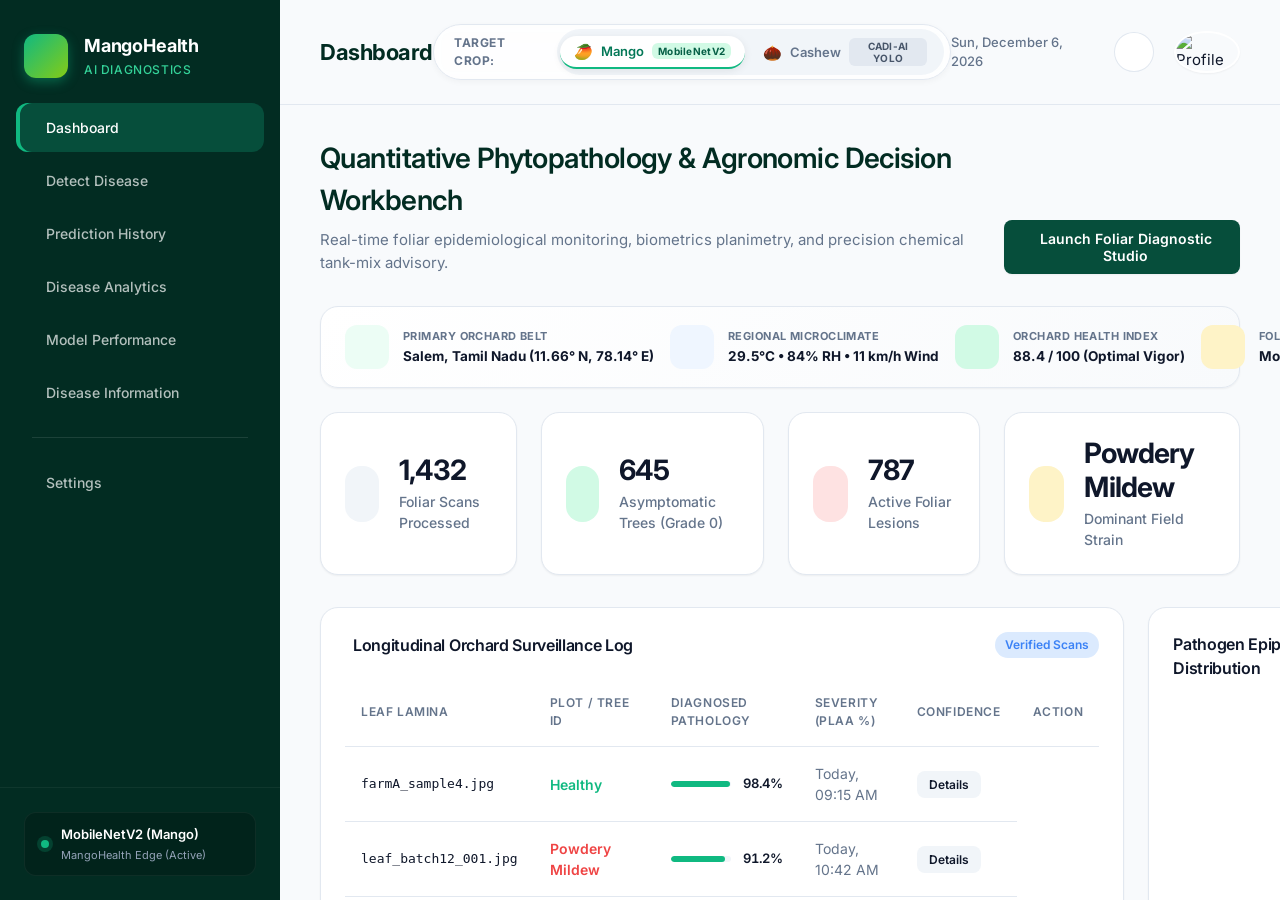
==== commit 8c87c12f: "feat: add Cashew CADI-AI YOLOv8 object detection, crop selector toggle UI, and dual-crop platform ar" ====
--- a/public/index.html
+++ b/public/index.html
@@ -13,7 +13,7 @@
     <!-- Chart.js -->
     <script src="https://cdn.jsdelivr.net/npm/chart.js"></script>
     <!-- Styles -->
-    <link rel="stylesheet" href="style.css">
+    <link rel="stylesheet" href="style.css?v=2.2">
 </head>
 <body>
     <div class="layout">
@@ -64,8 +64,8 @@
                 <div class="system-status">
                     <div class="status-dot"></div>
                     <div class="status-info">
-                        <span class="status-model">EfficientNet-B0</span>
-                        <span class="status-version">v1.0 (Active)</span>
+                        <span class="status-model" id="sidebar-model-name">MobileNetV2 (Mango)</span>
+                        <span class="status-version" id="sidebar-model-version">MangoHealth Edge (Active)</span>
                     </div>
                 </div>
             </div>
@@ -82,6 +82,24 @@
                     </button>
                     <h1 class="page-title" id="page-title">Dashboard</h1>
                 </div>
+
+                <!-- Crop Selector Toggle -->
+                <div class="crop-selector-container">
+                    <span class="crop-selector-label"><i class="ph-bold ph-plant"></i> Target Crop:</span>
+                    <div class="crop-toggle-group" id="crop-toggle-group">
+                        <button type="button" class="crop-btn active" data-crop="mango" id="crop-btn-mango" title="Switch to Mango Foliar Diagnostics (MobileNetV2)">
+                            <span class="crop-emoji">🥭</span>
+                            <span class="crop-text">Mango</span>
+                            <span class="crop-badge">MobileNetV2</span>
+                        </button>
+                        <button type="button" class="crop-btn" data-crop="cashew" id="crop-btn-cashew" title="Switch to Cashew Drone & Leaf Diagnostics (CADI-AI YOLO)">
+                            <span class="crop-emoji">🌰</span>
+                            <span class="crop-text">Cashew</span>
+                            <span class="crop-badge">CADI-AI YOLO</span>
+                        </button>
+                    </div>
+                </div>
+
                 <div class="topbar-right">
                     <span class="current-date" id="current-date">--</span>
                     <button class="icon-btn"><i class="ph ph-bell"></i></button>
@@ -223,6 +241,20 @@
                         </div>
                     </div>
 
+                    <!-- Crop Context Banner -->
+                    <div class="crop-studio-banner mb-20" id="crop-studio-banner">
+                        <div class="csb-left">
+                            <span class="csb-icon" id="csb-crop-icon">🥭</span>
+                            <div class="csb-text">
+                                <h3 id="csb-crop-title">Active Crop: Mango (Foliar Diagnostics)</h3>
+                                <p id="csb-crop-desc">MobileNetV2 edge engine evaluating 5 foliar classes (Anthracnose, Die Black, Gall Midge, Healthy, Powdery Mildew).</p>
+                            </div>
+                        </div>
+                        <div class="csb-right">
+                            <span class="badge badge-success font-12" id="csb-model-badge"><i class="ph-bold ph-cpu"></i> MobileNetV2 + LiteRT</span>
+                        </div>
+                    </div>
+
                     <!-- 1. TOP ORCHARD TELEMETRY & MICRO-CLIMATE CONTEXT BAR -->
                     <div class="card prescan-context-bar mb-24" id="prescan-context-bar">
                         <div class="prescan-header">
@@ -428,11 +460,34 @@
                                     </div>
                                 </div>
                                 
+                                <!-- Cashew Detection Instance Breakdown (Active for Cashew) -->
+                                <div class="cashew-detections-strip hidden" id="cashew-detections-strip">
+                                    <div class="cds-item abiotic">
+                                        <span class="cds-label">Abiotic Stress</span>
+                                        <strong class="cds-count" id="count-abiotic">0</strong>
+                                    </div>
+                                    <div class="cds-item disease">
+                                        <span class="cds-label">Foliar Disease</span>
+                                        <strong class="cds-count" id="count-disease">0</strong>
+                                    </div>
+                                    <div class="cds-item insect">
+                                        <span class="cds-label">Insect Pests</span>
+                                        <strong class="cds-count" id="count-insect">0</strong>
+                                    </div>
+                                    <div class="cds-item total">
+                                        <span class="cds-label">Total Detections</span>
+                                        <strong class="cds-count" id="count-total">0</strong>
+                                    </div>
+                                </div>
+
                                 <!-- Main Diagnostic Pathology Card -->
                                 <div class="prediction-main-card" id="prediction-main-card">
                                     <div class="pred-top-row">
                                         <div>
-                                            <span class="prediction-label">DIAGNOSED PATHOLOGY</span>
+                                            <div style="display:flex; align-items:center; gap:8px; margin-bottom:4px;">
+                                                <span class="prediction-label">DIAGNOSED PATHOLOGY</span>
+                                                <span id="prediction-engine-badge" class="badge badge-success font-11" style="font-size:11px; padding:2px 8px; border-radius:12px;">MobileNetV2 Deep Learning</span>
+                                            </div>
                                             <h2 class="prediction-title" id="prediction-title">--</h2>
                                         </div>
                                         <span class="severity-badge-main" id="severity-badge-main">Grade --</span>
@@ -1007,6 +1062,6 @@
         </div>
     </div>
 
-    <script src="script.js"></script>
+    <script src="script.js?v=2.2"></script>
 </body>
 </html>
--- a/public/style.css
+++ b/public/style.css
@@ -351,12 +351,13 @@
 /* ==========================================================================
    DISEASE LIBRARY VIEW
    ========================================================================== */
-.library-grid { display: grid; grid-template-columns: repeat(auto-fill, minmax(300px, 1fr)); gap: 24px; }
-.lib-card { display: flex; flex-direction: column; overflow: hidden; }
-.lib-card:hover { transform: translateY(-4px); }
-.lib-img { height: 200px; background-color: var(--border-light); background-size: cover; background-position: center; }
-.lib-content { padding: 24px; display: flex; flex-direction: column; flex: 1; }
-.lib-content h3 { font-size: 18px; margin-bottom: 8px; }
+.library-grid { display: grid; grid-template-columns: repeat(auto-fill, minmax(320px, 1fr)); gap: 28px; }
+.lib-card { display: flex; flex-direction: column; overflow: hidden; border-radius: var(--radius-lg); border: 1px solid var(--border-light); background: var(--bg-surface); transition: transform 0.3s cubic-bezier(0.16, 1, 0.3, 1), box-shadow 0.3s cubic-bezier(0.16, 1, 0.3, 1); box-shadow: var(--shadow-sm); }
+.lib-card:hover { transform: translateY(-6px); box-shadow: 0 20px 25px -5px rgba(0, 0, 0, 0.1), 0 10px 10px -5px rgba(0, 0, 0, 0.04); border-color: rgba(16, 185, 129, 0.35); }
+.lib-img { height: 210px; background-color: #0f172a; background-size: cover; background-position: center; position: relative; transition: transform 0.4s ease; border-bottom: 1px solid var(--border-light); }
+.lib-card:hover .lib-img { transform: scale(1.04); }
+.lib-content { padding: 24px; display: flex; flex-direction: column; flex: 1; background: var(--bg-surface); }
+.lib-content h3 { font-size: 19px; font-weight: 700; margin-bottom: 8px; color: var(--text-main); }
 .lib-desc { font-size: 14px; color: var(--text-muted); margin-bottom: 24px; flex: 1; line-height: 1.6; }
 
 /* ==========================================================================
@@ -1584,3 +1585,214 @@
     .dosage-hero { flex-direction: column; align-items: flex-start; gap: 12px; }
     .dh-concentration { text-align: left; }
 }
+
+/* ==========================================================================
+   CROP SELECTOR TOGGLE (MANGO vs CASHEW MULTI-CROP ENGINE)
+   ========================================================================== */
+.crop-selector-container {
+    display: flex;
+    align-items: center;
+    gap: 10px;
+    background: rgba(255, 255, 255, 0.85);
+    backdrop-filter: blur(8px);
+    border: 1px solid var(--border-color, #E2E8F0);
+    padding: 4px 6px 4px 14px;
+    border-radius: 9999px;
+    box-shadow: 0 2px 6px rgba(0, 0, 0, 0.04);
+}
+
+.crop-selector-label {
+    display: flex;
+    align-items: center;
+    gap: 6px;
+    font-size: 12px;
+    font-weight: 700;
+    color: var(--text-secondary, #64748B);
+    text-transform: uppercase;
+    letter-spacing: 0.5px;
+}
+
+.crop-toggle-group {
+    display: flex;
+    align-items: center;
+    background: #F1F5F9;
+    border-radius: 9999px;
+    padding: 3px;
+    gap: 4px;
+}
+
+.crop-btn {
+    display: flex;
+    align-items: center;
+    gap: 8px;
+    border: none;
+    background: transparent;
+    padding: 6px 14px;
+    border-radius: 9999px;
+    cursor: pointer;
+    font-family: inherit;
+    font-size: 13px;
+    font-weight: 600;
+    color: #64748B;
+    transition: all 0.2s cubic-bezier(0.4, 0, 0.2, 1);
+}
+
+.crop-btn:hover {
+    color: #1E293B;
+    background: rgba(255, 255, 255, 0.6);
+}
+
+.crop-btn.active {
+    background: #FFFFFF;
+    color: #0F172A;
+    box-shadow: 0 2px 8px rgba(0, 0, 0, 0.08);
+}
+
+.crop-btn.active[data-crop="mango"] {
+    color: #047857;
+    border-bottom: 2px solid #10B981;
+}
+
+.crop-btn.active[data-crop="cashew"] {
+    color: #D97706;
+    border-bottom: 2px solid #F59E0B;
+}
+
+.crop-btn .crop-emoji {
+    font-size: 15px;
+}
+
+.crop-btn .crop-badge {
+    font-size: 10px;
+    padding: 2px 6px;
+    border-radius: 6px;
+    background: #E2E8F0;
+    color: #475569;
+    font-weight: 700;
+    letter-spacing: 0.3px;
+}
+
+.crop-btn.active[data-crop="mango"] .crop-badge {
+    background: #D1FAE5;
+    color: #065F46;
+}
+
+.crop-btn.active[data-crop="cashew"] .crop-badge {
+    background: #FEF3C7;
+    color: #92400E;
+}
+
+/* Cashew Detections Strip */
+.cashew-detections-strip {
+    display: grid;
+    grid-template-columns: repeat(4, 1fr);
+    gap: 12px;
+    margin-bottom: 16px;
+}
+
+.cds-item {
+    background: #FFFFFF;
+    border: 1px solid #E2E8F0;
+    border-radius: 12px;
+    padding: 10px 12px;
+    display: flex;
+    flex-direction: column;
+    gap: 4px;
+    position: relative;
+    overflow: hidden;
+}
+
+.cds-item::before {
+    content: '';
+    position: absolute;
+    top: 0;
+    left: 0;
+    right: 0;
+    height: 3px;
+}
+
+.cds-item.abiotic::before { background: #F59E0B; }
+.cds-item.disease::before { background: #F43F5E; }
+.cds-item.insect::before { background: #8B5CF6; }
+.cds-item.total::before { background: #10B981; }
+
+.cds-label {
+    font-size: 11px;
+    font-weight: 600;
+    color: #64748B;
+    text-transform: uppercase;
+    letter-spacing: 0.5px;
+}
+
+.cds-count {
+    font-size: 20px;
+    font-weight: 700;
+    color: #0F172A;
+}
+
+.cds-item.abiotic .cds-count { color: #D97706; }
+.cds-item.disease .cds-count { color: #E11D48; }
+.cds-item.insect .cds-count { color: #7C3AED; }
+.cds-item.total .cds-count { color: #047857; }
+
+.crop-studio-banner {
+    display: flex;
+    align-items: center;
+    justify-content: space-between;
+    padding: 14px 20px;
+    background: linear-gradient(135deg, rgba(240, 253, 244, 0.9) 0%, rgba(254, 243, 199, 0.4) 100%);
+    border: 1px solid rgba(16, 185, 129, 0.2);
+    border-radius: 14px;
+    transition: all 0.3s ease;
+}
+
+.crop-studio-banner.cashew-active {
+    background: linear-gradient(135deg, rgba(254, 243, 199, 0.9) 0%, rgba(254, 215, 170, 0.5) 100%);
+    border-color: rgba(245, 158, 11, 0.3);
+}
+
+.csb-left {
+    display: flex;
+    align-items: center;
+    gap: 14px;
+}
+
+.csb-icon {
+    font-size: 28px;
+    line-height: 1;
+}
+
+.csb-text h3 {
+    font-size: 15px;
+    font-weight: 700;
+    color: #0F172A;
+    margin-bottom: 2px;
+}
+
+.csb-text p {
+    font-size: 12px;
+    color: #64748B;
+    margin: 0;
+}
+
+@media (max-width: 768px) {
+    .crop-selector-container {
+        padding: 2px 4px 2px 8px;
+    }
+    .crop-selector-label {
+        display: none;
+    }
+    .crop-btn {
+        padding: 5px 10px;
+        font-size: 12px;
+        gap: 6px;
+    }
+    .crop-btn .crop-badge {
+        display: none;
+    }
+    .cashew-detections-strip {
+        grid-template-columns: repeat(2, 1fr);
+    }
+}
+
+
